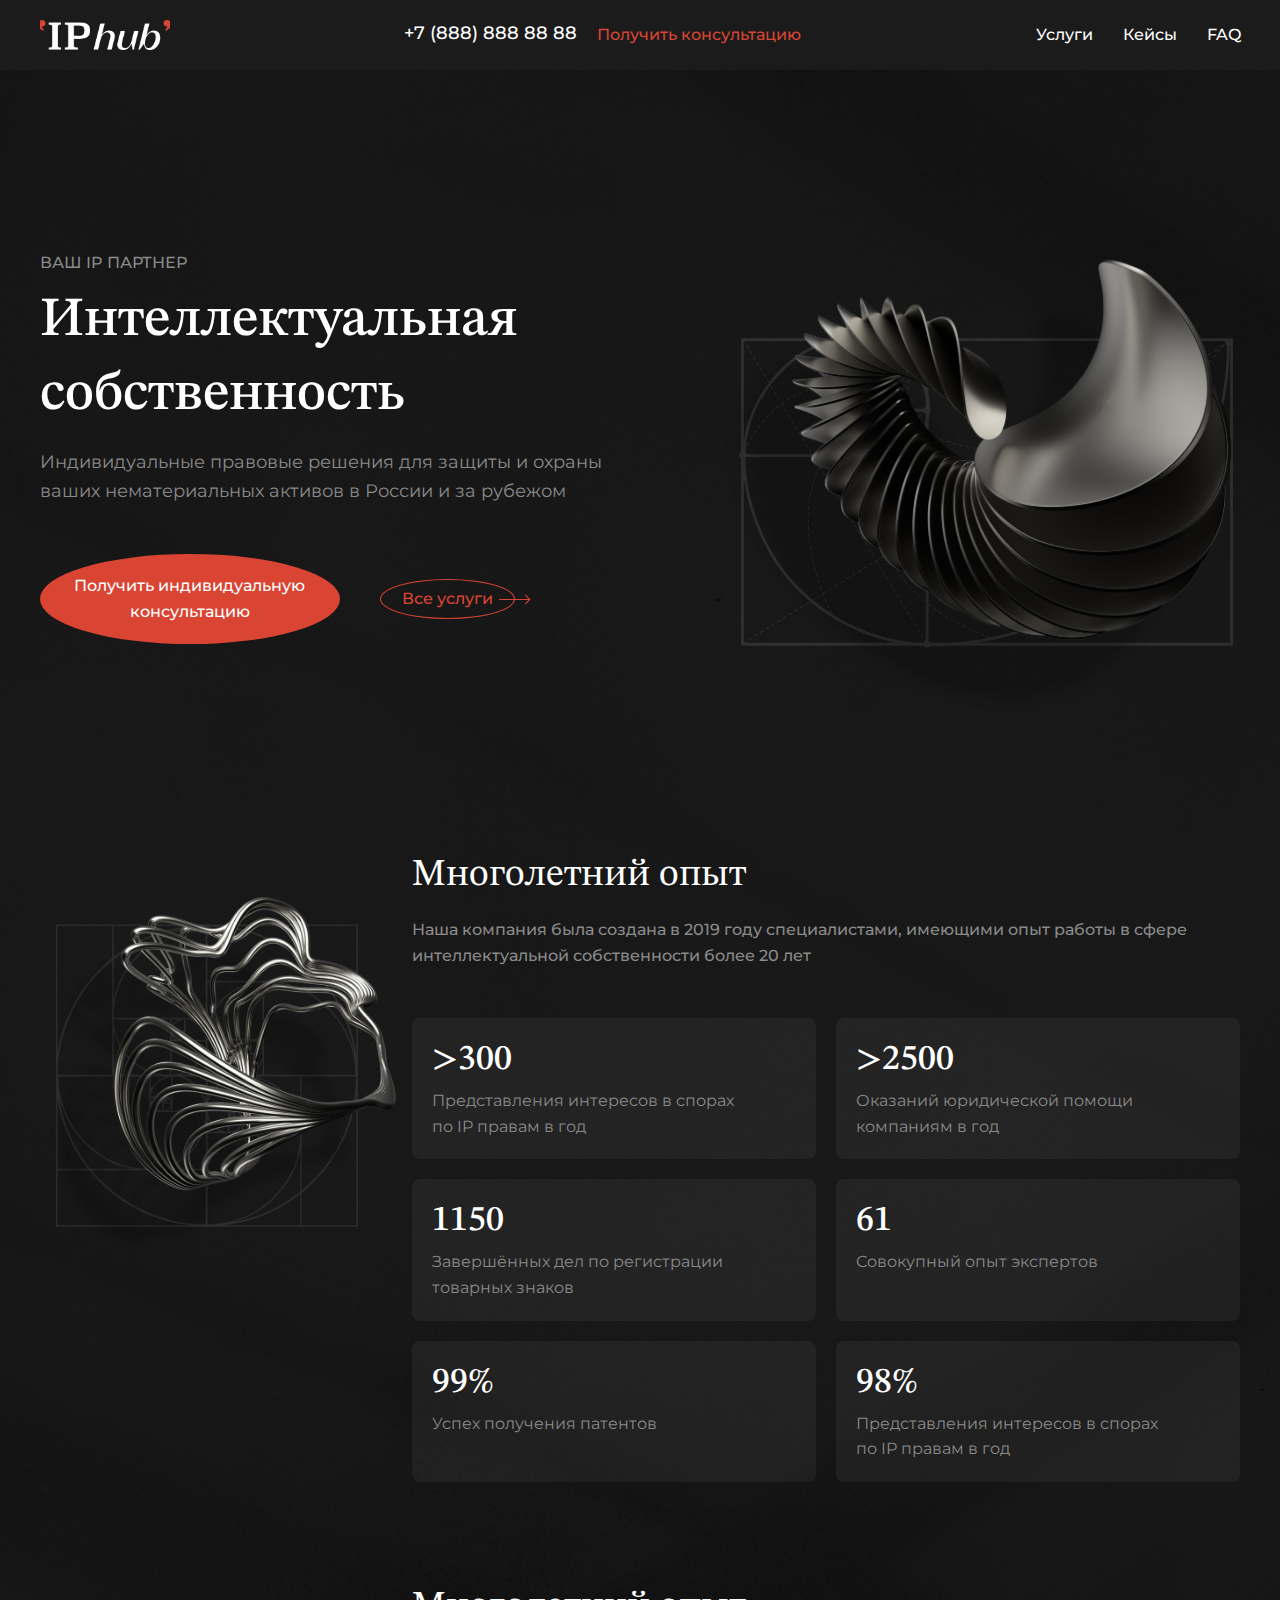
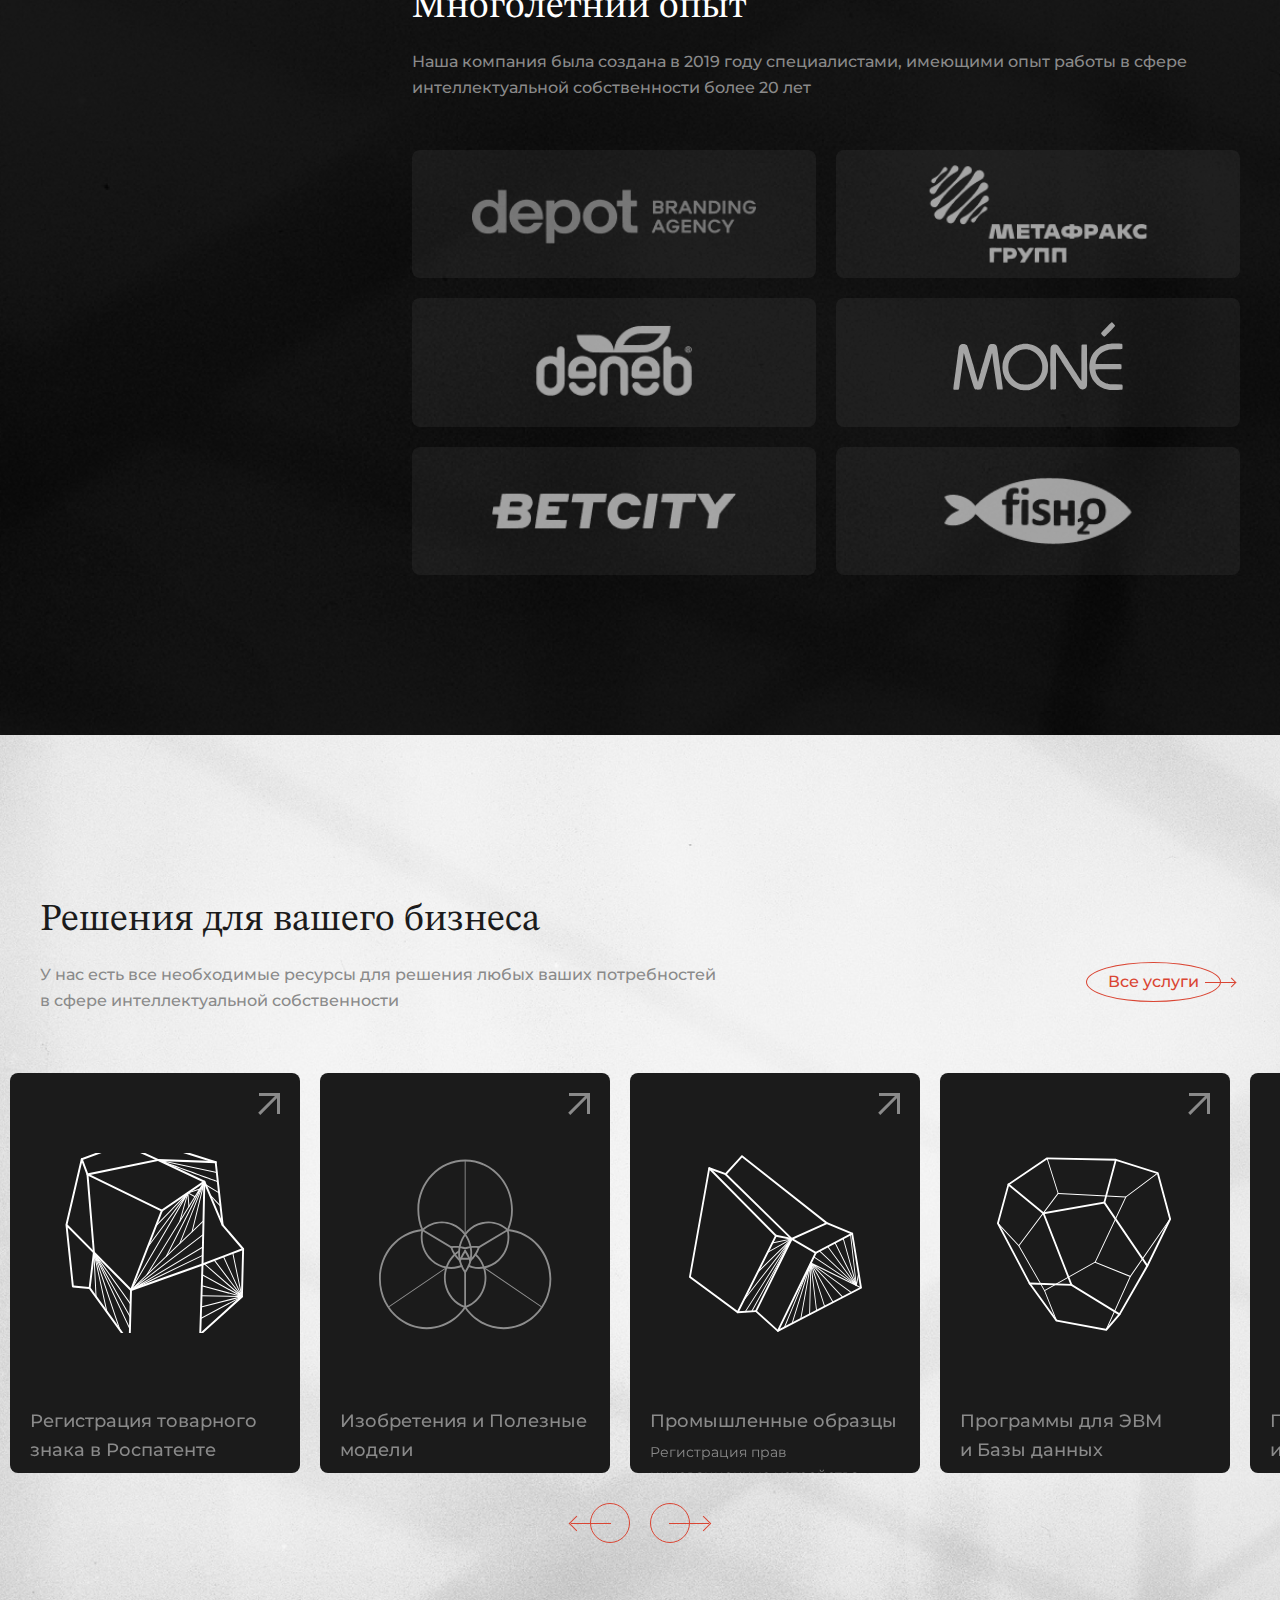
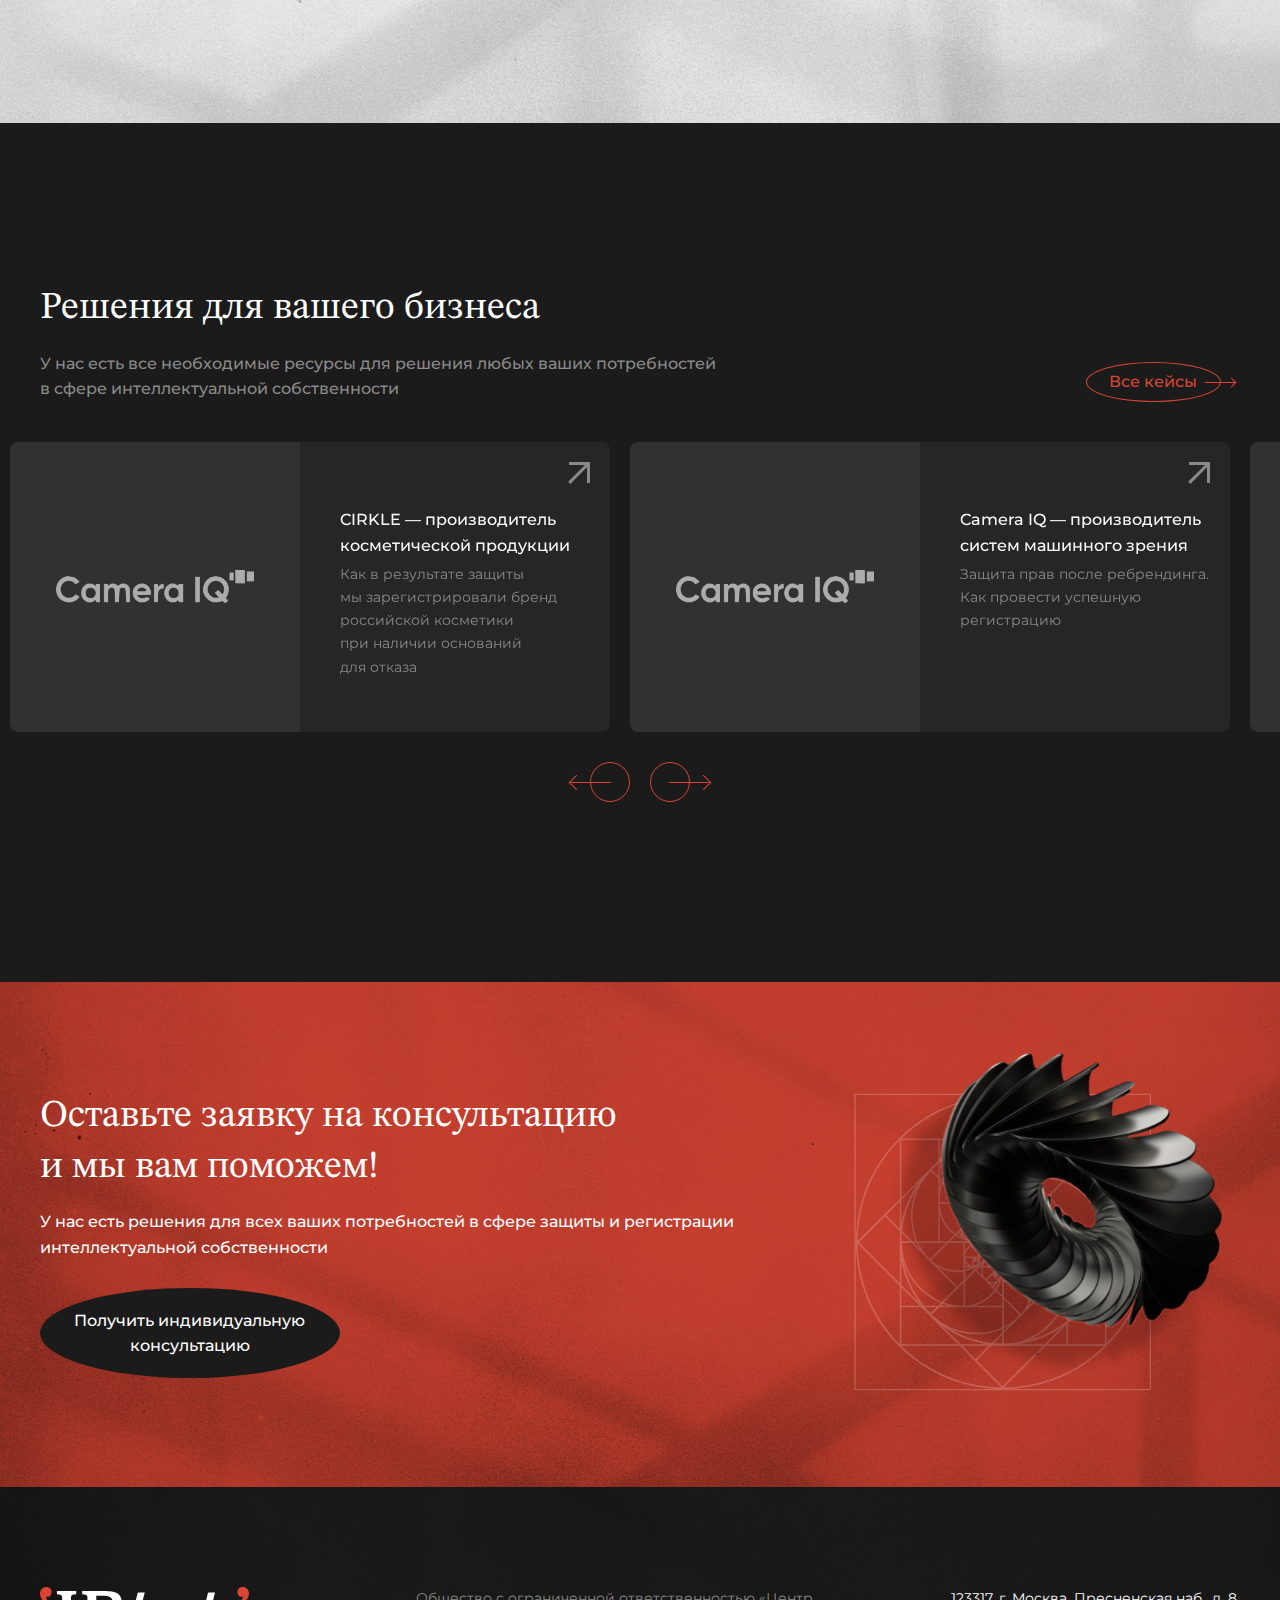
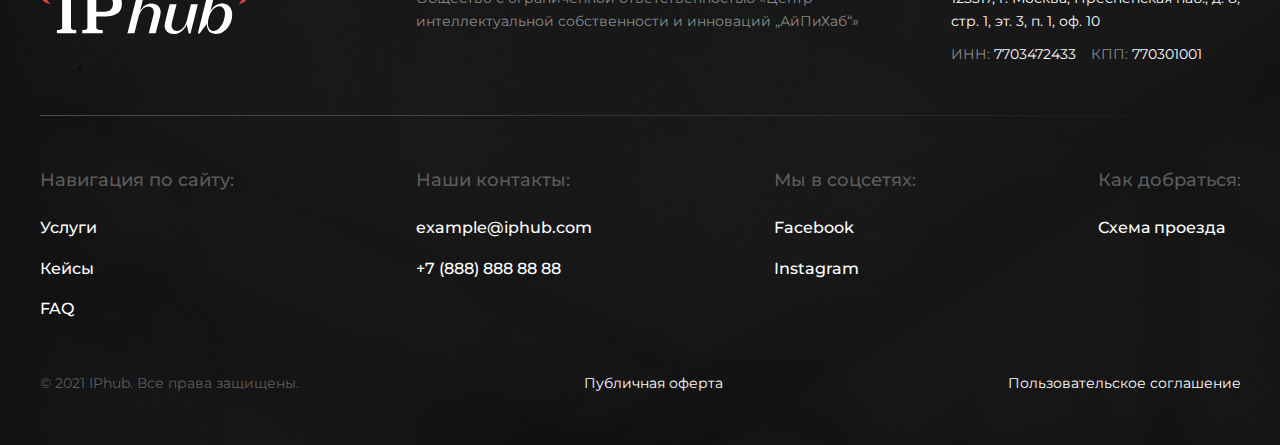
==== index.html @ 5dea801b "ev" ====
<!DOCTYPE html>
<html lang="ru">

<head>
    <meta charset="UTF-8">
    <meta http-equiv="X-UA-Compatible" content="IE=edge">
    <meta name="viewport" content="width=device-width, initial-scale=1.0">
    <link rel="stylesheet" href="../css/style.css">
    <link rel="stylesheet" href="../css/slick.css">
    <title>HomePage</title>
</head>

<body>
    <div class="wrapper">
        <header class="header">
            <div class="container">
                <div class="header__inner">

                    <a href="#" class="header__logo">
                        <img src="../img/header__logo.webp" alt="logo">
                    </a>

                    <div class="header__contacts">
                        <a href="tel:+78888888888" class="header__contacts-tel">+7 (888) 888 88 88</a>
                        <a href="404.html" class="header__contacts-link">Получить консультацию</a>
                    </div>

                    <div class="header__menu">
                        <div class="header__nav">
                            <a href="services.html" class="header__nav-link">Услуги</a>
                            <a href="404.html" class="header__nav-link">Кейсы</a>
                            <a href="404.html" class="header__nav-link">faq</a>
                        </div>
                    </div>

                    <div class="header__burger">
                        <span></span>
                    </div>
                </div>
            </div>
        </header>


        <div class="bg">
            <main class="main">
                <div class="container">
                    <div class="main__inner">
                        <div class="main__content">
                            <div class="main__text">ВАШ IP ПАРТНЕР</div>
                            <h1 class="main__title">Интеллектуальная собственность</h1>
                            <h3 class="main__subtitle">Индивидуальные правовые решения для защиты и охраны ваших
                                нематериальных
                                активов в России и за рубежом</h3>

                            <div class="main__btns">
                                <a href="404.html" class="main__btn btn">
                                    Получить индивидуальную консультацию
                                </a>

                                <a href="services.html" class="main__service-btn btn-small">Все услуги</a>
                            </div>
                        </div>
                    </div>
                </div>
            </main>

            <section class="advantages">
                <div class="container">
                    <div class="advantages__inner">

                        <div class="advantages__item">
                            <h3 class="advantages__title">Многолетний опыт</h3>
                            <div class="advantages__subtitle">
                                Наша компания была создана в 2019 году специалистами, имеющими опыт работы в сфере
                                интеллектуальной собственности более 20 лет
                            </div>

                            <div class="advantages__list advantages__list-first">
                                <div class="advantages__list-item">
                                    <div class="advantages__list-item-article">
                                        >300
                                    </div>

                                    <div class="advantages__list-item-text">
                                        Представления интересов в спорах по IP правам в год
                                    </div>
                                </div>

                                <div class="advantages__list-item">
                                    <div class="advantages__list-item-article">
                                        >2500
                                    </div>

                                    <div class="advantages__list-item-text">
                                        Оказаний юридической помощи компаниям в год
                                    </div>
                                </div>

                                <div class="advantages__list-item">
                                    <div class="advantages__list-item-article">
                                        1150
                                    </div>

                                    <div class="advantages__list-item-text">
                                        Завершённых дел по регистрации товарных знаков
                                    </div>
                                </div>

                                <div class="advantages__list-item">
                                    <div class="advantages__list-item-article">
                                        61
                                    </div>

                                    <div class="advantages__list-item-text">
                                        Совокупный опыт экспертов
                                    </div>
                                </div>

                                <div class="advantages__list-item">
                                    <div class="advantages__list-item-article">
                                        99%
                                    </div>

                                    <div class="advantages__list-item-text">
                                        Успех получения патентов
                                    </div>
                                </div>

                                <div class="advantages__list-item">
                                    <div class="advantages__list-item-article">
                                        98%
                                    </div>

                                    <div class="advantages__list-item-text">
                                        Представления интересов в спорах по IP правам в год
                                    </div>
                                </div>
                            </div>
                        </div>

                        <div class="advantages__item">
                            <h3 class="advantages__title">Многолетний опыт</h3>
                            <div class="advantages__subtitle">
                                Наша компания была создана в 2019 году специалистами, имеющими опыт работы в сфере
                                интеллектуальной собственности более 20 лет
                            </div>

                            <div class="advantages__list advantages__list_second">
                                <div class="advantages__list-item">
                                    <div class="advantages__list-item-img">
                                        <img src="../img/advantages__depot.webp" alt="depot">
                                    </div>
                                </div>

                                <div class="advantages__list-item">
                                    <div class="advantages__list-item-img">
                                        <img src="../img/advantages__meta.webp" alt="metafracks">
                                    </div>
                                </div>

                                <div class="advantages__list-item">
                                    <div class="advantages__list-item-img">
                                        <img src="../img/advantages__deneb.webp" alt="deneb">
                                    </div>
                                </div>

                                <div class="advantages__list-item">
                                    <div class="advantages__list-item-img">
                                        <img src="../img/advantages__mone.svg" alt="mone">
                                    </div>
                                </div>

                                <div class="advantages__list-item">
                                    <div class="advantages__list-item-img">
                                        <img src="../img/advantages__betcity (1).webp" alt="betcity">
                                    </div>
                                </div>


                                <div class="advantages__list-item">
                                    <div class="advantages__list-item-img">
                                        <img src="../img/advantages__fish.webp" alt="fish">
                                    </div>
                                </div>
                            </div>
                        </div>

                    </div>
                </div>

            </section>
        </div>

        <section class="services bg40">
            <div class="container">
                <div class="services__inner">
                    <div class="services__info">
                        <h3 class="services__title">
                            Решения для вашего бизнеса
                        </h3>
                        <div class="services__about">
                            <div class="services__subtitle">
                                У нас есть все необходимые ресурсы для решения любых ваших потребностей в сфере
                                интеллектуальной
                                собственности
                            </div>

                            <a class="btn-small" href="services.html">Все услуги</a>
                        </div>
                    </div>

                    <div class="services__slider-wrap">
                        <div class="services__slider">

                            <div class="services__slider-item">
                                <div class="services__slider-item-img">
                                    <img src="../img/services-registration.svg" alt="icon">
                                </div>

                                <div class="services__slider-item-info">
                                    <div class="services__slider-item-article">
                                        Регистрация товарного знака в Роспатенте
                                    </div>

                                    <div class="services__slider-item-description">
                                        Регистрация прав инновационные устройства, способы или технологии
                                    </div>
                                </div>
                            </div>

                            <div class="services__slider-item">
                                <div class="services__slider-item-img">
                                    <img src="../img/services-inventions.svg" alt="icon">
                                </div>
                                <div class="services__slider-item-info">
                                    <div class="services__slider-item-article">
                                        Изобретения и Полезные модели
                                    </div>

                                    <div class="services__slider-item-description">
                                        Регистрация прав инновационные устройства, способы или технологии
                                    </div>
                                </div>
                            </div>

                            <div class="services__slider-item">
                                <div class="services__slider-item-img">
                                    <img src="../img/services-examples.svg" alt="icon">
                                </div>
                                <div class="services__slider-item-info">
                                    <div class="services__slider-item-article">
                                        Промышленные образцы
                                    </div>

                                    <div class="services__slider-item-description">
                                        Регистрация прав инновационные устройства, способы или технологии
                                    </div>
                                </div>
                            </div>

                            <div class="services__slider-item">
                                <div class="services__slider-item-img">
                                    <img src="../img/services-programms.svg" alt="icon">
                                </div>
                                <div class="services__slider-item-info">
                                    <div class="services__slider-item-article">
                                        Программы для ЭВМ и Базы данных
                                    </div>

                                    <div class="services__slider-item-description">
                                        Регистрация прав инновационные устройства, способы или технологии
                                    </div>
                                </div>
                            </div>

                            <div class="services__slider-item">
                                <div class="services__slider-item-img">
                                    <img src="../img/services-performance.svg" alt="icon">
                                </div>
                                <div class="services__slider-item-info">
                                    <div class="services__slider-item-article">
                                        Представление интересов, суды
                                    </div>

                                    <div class="services__slider-item-description">
                                        Регистрация прав инновационные устройства, способы или технологии
                                    </div>
                                </div>
                            </div>

                            <div class="services__slider-item">
                                <div class="services__slider-item-img">
                                    <img src="../img/services-licenses.svg" alt="icon">
                                </div>
                                <div class="services__slider-item-info">
                                    <div class="services__slider-item-article">
                                        Лицензии, франчайзинг и отчуждение праве
                                    </div>

                                    <div class="services__slider-item-description">
                                        Регистрация прав инновационные устройства, способы или технологии
                                    </div>
                                </div>
                            </div>



                        </div>
                    </div>

                    <div class="arrow-next arrow-next_services">

                    </div>
                    <div class="arrow-prev arrow-prev_services">

                    </div>
                </div>
            </div>
        </section>

        <section class="cases bg80">
            <div class="container">
                <div class="cases__inner">

                    <div class="cases__info">
                        <h3 class="cases__title">
                            Решения для вашего бизнеса
                        </h3>
                        <div class="cases__subtitle">
                            У нас есть все необходимые ресурсы для решения любых ваших потребностей в сфере
                            интеллектуальной
                            собственности
                        </div>

                        <a class="cases__btn btn-small" href="404.html">Все кейсы</a>
                    </div>

                    <div class="cases__slider-wrap">
                        <div class="cases__slider">

                            <div class="cases__slider-item">
                                <div class="cases__slider-item-img">
                                    <img src="../img/camera.webp" alt="camera">
                                </div>

                                <div class="cases__slider-item-content">
                                    <h3 class="cases__slider-item-article">
                                        CIRKLE — производитель косметической продукции
                                    </h3>

                                    <div class="cases__slider-item-description">
                                        Как в результате защиты мы зарегистрировали бренд российской косметики
                                        при наличии
                                        оснований для отказа
                                    </div>
                                </div>
                            </div>

                            <div class="cases__slider-item">
                                <div class="cases__slider-item-img">
                                    <img src="../img/camera.webp" alt="">
                                </div>

                                <div class="cases__slider-item-content">
                                    <h3 class="cases__slider-item-article">
                                        Camera IQ — производитель систем машинного зрения
                                    </h3>

                                    <div class="cases__slider-item-description">
                                        Защита прав после ребрендинга. Как провести успешную регистрацию
                                    </div>
                                </div>
                            </div>

                            <div class="cases__slider-item">
                                <div class="cases__slider-item-img">
                                    <img src="../img/hands.webp" alt="icon">
                                </div>

                                <div class="cases__slider-item-content">
                                    <h3 class="cases__slider-item-article">
                                        HANDS — производитель строительных материалов
                                    </h3>

                                    <div class="cases__slider-item-description">
                                        Предварительный отказ — не приговор! Как мы защищали монополию российского
                                        производителя строительных материалов.
                                    </div>
                                </div>
                            </div>
                        </div>
                    </div>

                    <div class="arrow-next arrow-next_cases">

                    </div>
                    <div class="arrow-prev arrow-prev_cases">

                    </div>

                </div>
            </div>
        </section>

        <section class="banner bg">
            <div class="container">
                <div class="banner__inner">
                    <h2 class="banner__title">
                        Оставьте заявку на консультацию и мы вам поможем!
                    </h2>

                    <h3 class="banner__subtitle">
                        У нас есть решения для всех ваших потребностей в сфере защиты и регистрации интеллектуальной
                        собственности
                    </h3>

                    <div class="banner__btn btn">Получить индивидуальную консультацию</div>
                </div>
            </div>
        </section>

        <footer class="footer bg">
            <div class="container">
                <div class="footer__inner">
                    <div class="footer__upper">
                        <div class="footer__logo">
                            <img src="../img/footer__logo.svg" alt="logo" href="index.html">
                        </div>
                        <div class="footer__upper-info">
                            <div class="footer__description">
                                Общество с ограниченной
                                ответственностью «Центр интеллектуальной собственности и инноваций „АйПиХаб“»
                            </div>

                            <div class="footer__contacts">
                                <div class="footer__address">
                                    123317, г. Москва, Пресненская наб., д.
                                    8, стр. 1, эт. 3, п. 1, оф. 10
                                </div>

                                <div class="footer__licenses">
                                    <div class="footer__licenses-item">
                                        <span>ИНН:</span> 7703472433
                                    </div>
                                    <div class="footer__licenses-item">
                                        <span>КПП:</span> 770301001
                                    </div>
                                </div>
                            </div>
                        </div>


                    </div>

                    <div class="footer__lower">
                        <div class="footer__social">
                            <div class="footer__social-item">

                                <div class="footer__social-article">
                                    Навигация по сайту:
                                </div>

                                <nav class="footer__social-nav">
                                    <a class="footer__social-nav-link" href="services.html">
                                        Услуги
                                    </a>
                                    <a class="footer__social-nav-link" href="404.html">
                                        Кейсы
                                    </a>
                                    <a class="footer__social-nav-link" href="404.html">
                                        faq
                                    </a>
                                </nav>
                            </div>

                            <div class="footer__social-item">
                                <div class="footer__social-article">
                                    Наши контакты:
                                </div>

                                <nav class="footer__social-nav">
                                    <a class="footer__social-nav-link" href="" #>
                                        example@iphub.com
                                    </a>
                                    <a class="footer__social-nav-link" href="" #>
                                        +7 (888) 888 88 88
                                    </a>
                                </nav>
                            </div>

                            <div class="footer__social-item">
                                <div class="footer__social-article">
                                    Мы в соцсетях:
                                </div>

                                <nav class="footer__social-nav">
                                    <a class="footer__social-nav-link" href="" #>
                                        Facebook
                                    </a>
                                    <a class="footer__social-nav-link" href="" #>
                                        Instagram
                                    </a>
                                </nav>
                            </div>

                            <div class="footer__social-item">
                                <div class="footer__social-article">
                                    Как добраться:
                                </div>

                                <nav class="footer__social-nav">
                                    <a class="footer__social-nav-link" href="" #>
                                        Схема проезда
                                    </a>
                                </nav>
                            </div>
                        </div>

                        <div class="footer__copyright">
                            <div class="footer__copyright-copy">
                                © 2021 IPhub. Все права защищены.
                            </div>

                            <a class="footer__copyright-offer" href="#">
                                Публичная оферта
                            </a>

                            <a href="#" class="footer__copyright-terms">
                                Пользовательское соглашение
                            </a>
                        </div>
                    </div>
                </div>
            </div>
        </footer>


        <script src="../js/jQuerry.js"></script>
        <script src="../js/slick.min.js"></script>
        <script src="../js/burger.js"></script>
        <script src="../js/home.js"></script>

    </div>
</body>

</html>
---- css/style.css ----
@import url("https://fonts.googleapis.com/css2?family=Montserrat:wght@400;500&family=STIX+Two+Text:ital,wght@0,400;0,500;1,500&display=swap");
* {
  margin: 0;
  padding: 0;
  box-sizing: border-box;
}

.overflow {
  overflow: hidden;
}

.wrapper {
  display: flex;
  flex-direction: column;
  width: 100%;
  min-height: 100vh;
  overflow: hidden;
}

.bg {
  background-image: url(../img/main-bg.png);
  background-repeat: no-repeat;
  background-position: center;
  background-color: #1B1B1B;
  background-blend-mode: multiply;
  background-size: cover;
}

.bg80 {
  position: relative;
}
.bg80::after {
  content: "";
  display: block;
  position: absolute;
  top: 0;
  left: 0;
  background-image: url(../img/main-bg.png);
  background-color: #1B1B1B;
  background-size: cover;
  background-position: center;
  background-blend-mode: multiply;
  width: 100%;
  height: 100%;
  opacity: 0.8;
  z-index: -1;
}

.bg40 {
  position: relative;
}
.bg40::after {
  content: "";
  display: block;
  position: absolute;
  top: 0;
  left: 0;
  background-image: url(../img/main-bg.png);
  background-color: #1B1B1B;
  background-size: cover;
  background-position: center;
  background-blend-mode: multiply;
  width: 100%;
  height: 100%;
  opacity: 0.4;
  z-index: -1;
}

a {
  text-decoration: none;
}

.container {
  max-width: 1231px;
  width: 100%;
  padding: 0 15px;
  margin: 0 auto;
}

.btn {
  display: flex;
  position: relative;
  width: 300px;
  height: 90px;
  background-color: #DA4533;
  color: #ffffff;
  font-family: "Montserrat";
  font-style: normal;
  font-weight: 500;
  font-size: 16px;
  line-height: 160%;
  border-radius: 50%;
  text-align: center;
  align-items: center;
  justify-content: center;
}
.btn::after {
  content: "";
  position: absolute;
  width: 100%;
  height: 100%;
  border: 2px solid #ffffff;
  border-radius: 50%;
  opacity: 0;
  transition: all 0.15s ease;
}
.btn:hover::after {
  opacity: 1;
  transform: rotate(-6deg);
}

.btn-small {
  display: flex;
  border-radius: 50%;
  text-align: center;
  align-items: center;
  justify-content: center;
  position: relative;
  width: 135px;
  height: 40px;
  background-color: transparent;
  border: 1px solid #DA4533;
  color: #DA4533;
  margin-right: 20px;
  font-family: "Montserrat";
  font-style: normal;
  font-weight: 500;
  font-size: 16px;
  line-height: 160%;
}
.btn-small::before {
  content: "";
  position: absolute;
  width: 30px;
  height: 1px;
  background-color: #DA4533;
  top: 19px;
  right: -15px;
  transition: all 0.15s ease;
}
.btn-small::after {
  content: "";
  position: absolute;
  width: 6px;
  height: 6px;
  border-top: 1px solid #DA4533;
  border-right: 1px solid #DA4533;
  transform: rotate(45deg);
  top: 16px;
  right: -15px;
  transition: all 0.15s ease;
}
.btn-small:hover:before, .btn-small:hover::after {
  right: -24px;
}

.btn-back {
  position: relative;
  width: 28px;
  height: 28px;
  border: 1px solid #DA4533;
  border-radius: 50%;
  display: inline-block;
  cursor: pointer;
}
.btn-back:hover::after, .btn-back:hover::before {
  left: -16px;
}
.btn-back::before {
  cursor: pointer;
  content: "";
  position: absolute;
  width: 24px;
  height: 1px;
  background-color: #DA4533;
  top: 50%;
  left: -10px;
  transition: all 0.1s ease;
}
.btn-back::after {
  cursor: pointer;
  content: "";
  position: absolute;
  width: 6px;
  height: 6px;
  border-left: 1px solid #DA4533;
  border-bottom: 1px solid #DA4533;
  transform: rotate(45deg);
  top: 10px;
  left: -10px;
  transition: all 0.1s ease;
}

.slick-slider {
  transform: translateX(10px);
}

.arrow-next, .arrow-prev {
  cursor: pointer;
  position: absolute;
  bottom: 180px;
  border: 1px solid #DA4533;
  width: 40px;
  height: 40px;
  border-radius: 50%;
}
.arrow-prev {
  left: calc(50% - 50px);
}
.arrow-prev::before {
  content: "";
  display: block;
  position: absolute;
  width: 40px;
  left: -20px;
  top: 50%;
  height: 1px;
  background-color: #DA4533;
}
.arrow-prev::after {
  content: "";
  display: block;
  position: absolute;
  width: 10px;
  height: 10px;
  top: calc(50% - 5px);
  left: -20px;
  border-top: 1px solid #DA4533;
  border-left: 1px solid #DA4533;
  transform: rotate(-45deg);
}
.arrow-next {
  right: calc(50% - 50px);
}
.arrow-next::before {
  content: "";
  display: block;
  position: absolute;
  width: 40px;
  right: -20px;
  top: 50%;
  height: 1px;
  background-color: #DA4533;
}
.arrow-next::after {
  content: "";
  display: block;
  position: absolute;
  width: 10px;
  height: 10px;
  top: calc(50% - 5px);
  right: -20px;
  border-top: 1px solid #DA4533;
  border-right: 1px solid #DA4533;
  transform: rotate(45deg);
}

.header::after {
  content: "";
  position: absolute;
  width: 100%;
  top: 0;
  left: 0;
  height: 70px;
  background-color: #1B1B1B;
}
.header__inner {
  position: relative;
  z-index: 100;
  padding: 20px 0;
  display: flex;
  justify-content: space-between;
  align-items: center;
}
.header__logo {
  height: 30px;
  width: 130px;
  overflow: hidden;
}
.header__logo img {
  width: 100%;
  height: 100%;
  -o-object-fit: cover;
     object-fit: cover;
}
.header__burger {
  display: none;
}
.header__contacts {
  display: flex;
  gap: 20px;
}
.header__contacts-tel {
  font-family: "Montserrat";
  font-style: normal;
  font-weight: 500;
  font-size: 18px;
  line-height: 22px;
  color: #ffffff;
}
.header__contacts-link {
  font-family: "Montserrat";
  font-style: normal;
  font-weight: 500;
  font-size: 16px;
  line-height: 160%;
  color: #DA4533;
}
.header__nav {
  display: flex;
  gap: 30px;
}
.header__nav-link {
  font-family: "Montserrat";
  font-style: normal;
  font-weight: 500;
  font-size: 16px;
  line-height: 160%;
  color: #ffffff;
}
.header__nav-link:nth-child(3) {
  text-transform: uppercase;
}

@media (max-width: 1200px) {
  .header__inner {
    padding: 12px 0;
  }
  .header__menu {
    background-color: #1B1B1B;
    position: fixed;
    width: 100%;
    height: 100%;
    top: 0;
    left: 0;
    transform: translateY(-200%);
    transition: all 0.15s ease;
  }
  .header__menu::before {
    content: "";
    width: 160px;
    height: 100%;
    display: block;
    position: absolute;
    z-index: 1;
    top: 0;
    left: 0;
    background-color: #5C5C5C;
  }
  .header__menu.active {
    transform: translateY(0);
  }
  .header__nav {
    position: relative;
    top: 70px;
    left: 180px;
    flex-direction: column;
    gap: 20px;
  }
  .header__nav-link {
    font-family: "Montserrat";
    font-style: normal;
    font-weight: 500;
    font-size: 34px;
    line-height: 160%;
    color: #ffffff;
  }
  .header__burger {
    display: block;
    position: relative;
    cursor: pointer;
    width: 46px;
    height: 46px;
    background-color: rgba(255, 255, 255, 0.05);
    border-radius: 6px;
  }
  .header__burger::before {
    content: "";
    display: block;
    position: absolute;
    width: 22px;
    height: 2px;
    background-color: #ffffff;
    top: 14px;
    right: 12px;
    transition: all 0.15s ease;
  }
  .header__burger::after {
    content: "";
    display: block;
    position: absolute;
    width: 22px;
    height: 2px;
    background-color: #ffffff;
    bottom: 14px;
    right: 12px;
    transition: all 0.15s ease;
  }
  .header__burger span {
    position: absolute;
    right: 12px;
    display: block;
    width: 28px;
    height: 2px;
    background-color: #ffffff;
    top: calc(50% - 1px);
    transition: all 0.15s ease;
  }
  .header__burger.active span {
    opacity: 0;
  }
  .header__burger.active::before {
    top: 22px;
    width: 25px;
    transform: rotate(-45deg);
  }
  .header__burger.active::after {
    bottom: 22px;
    width: 25px;
    transform: rotate(45deg);
  }
}
@media (max-width: 768px) {
  .header__menu::before {
    width: 163px;
  }
  .header__nav {
    left: 180px;
    top: 60px;
  }
  .header__contacts {
    display: none;
  }
}
@media (max-width: 480px) {
  .header__menu::before {
    width: 108px;
  }
  .header__nav {
    left: 140px;
    top: 40px;
  }
  .header__contacts {
    display: none;
  }
}
@media (max-width: 360px) {
  .header__menu::before {
    width: 40px;
  }
  .header__nav {
    left: 60px;
    top: 20px;
  }
  .header__contacts {
    display: none;
  }
}
.main__inner {
  padding-top: 180px;
  display: flex;
  padding-bottom: 206px;
  position: relative;
}
.main__content {
  width: 100%;
  flex-basis: 50%;
}
.main__content::after {
  content: "";
  position: absolute;
  max-width: 550px;
  max-height: 520px;
  width: 50%;
  height: 100%;
  top: 180px;
  right: 0;
  background: url(..//img/main.svg);
  background-repeat: no-repeat;
  background-size: contain;
  background-position: center;
}
.main__text {
  font-family: "Montserrat";
  font-style: normal;
  font-weight: 500;
  font-size: 16px;
  line-height: 160%;
  text-transform: uppercase;
  color: #8A8A8A;
  margin-bottom: 8px;
}
.main__title {
  font-family: "STIX Two Text";
  font-style: normal;
  font-weight: 500;
  font-size: 55px;
  line-height: 135%;
  color: #ffffff;
  margin-bottom: 16px;
}
.main__subtitle {
  font-family: "Montserrat";
  font-style: normal;
  font-weight: 400;
  font-size: 18px;
  line-height: 160%;
  color: #8A8A8A;
  margin-bottom: 48px;
}
.main__btns {
  display: flex;
  gap: 40px;
  align-items: center;
}

@media (max-width: 1200px) {
  .main__content::after {
    width: 45%;
  }
}
@media (max-width: 1000px) {
  .main__inner {
    padding-top: 86px;
    padding-bottom: 180px;
  }
  .main__title {
    font-size: 48px;
  }
  .main__subtitle {
    font-size: 16px;
  }
  .main__content {
    flex-basis: 45%;
  }
  .main__content::after {
    max-width: 420px;
    max-height: 400px;
    width: 35%;
  }
}
@media (max-width: 768px) {
  .main__inner {
    padding-top: 50px;
    padding-bottom: 140px;
  }
  .main__title {
    font-size: 44px;
  }
  .main__content::after {
    max-width: 270px;
    max-height: 255px;
    width: 50%;
  }
}
@media (max-width: 999.98px) {
  .main__inner {
    padding-top: 67px;
  }
  .main__content {
    display: flex;
    flex-direction: column;
    align-items: center;
    flex-basis: 100%;
    text-align: center;
  }
  .main__content::after {
    display: none;
  }
  .main__btns {
    flex-direction: column;
  }
}
@media (max-width: 480px) {
  .main__title {
    font-size: 40px;
  }
  .main__content {
    flex-basis: 100%;
  }
  .main__content::after {
    display: none;
  }
}
@media (max-width: 360px) {
  .main__text {
    font-size: 14px;
  }
  .main__inner {
    padding-top: 40px;
  }
  .main__title {
    font-size: 34px;
  }
  .main__subtitle {
    font-size: 14px;
  }
  .main__content::after {
    max-width: 270px;
    max-height: 255px;
    width: 50%;
  }
}
.advantages__inner {
  position: relative;
  display: flex;
  padding-left: 31%;
  flex-direction: column;
  gap: 100px;
  padding-bottom: 160px;
}
.advantages__inner::after {
  content: "";
  position: absolute;
  max-height: 456px;
  width: 30%;
  height: 100%;
  top: 0;
  left: 0;
  background: url(../img/advantages.png) center no-repeat;
  background-size: contain;
}
.advantages__item {
  display: flex;
  flex-direction: column;
}
.advantages__list_second .advantages__list-item {
  padding: 10px 60px;
}
.advantages__list_second .advantages__list-item-img img {
  width: 100%;
  height: 100%;
  -o-object-fit: contain;
     object-fit: contain;
}
.advantages__title {
  font-family: "STIX Two Text";
  font-style: normal;
  font-weight: 400;
  font-size: 38px;
  line-height: 135%;
  color: #ffffff;
  margin-bottom: 16px;
}
.advantages__subtitle {
  font-family: "Montserrat";
  font-style: normal;
  font-weight: 500;
  font-size: 16px;
  line-height: 160%;
  color: #8A8A8A;
  margin-bottom: 50px;
}
.advantages__list {
  display: flex;
  flex-wrap: wrap;
  gap: 20px;
}
.advantages__list-item {
  display: flex;
  flex-direction: column;
  padding: 20px;
  width: calc(50% - 10px);
  background-color: rgba(255, 255, 255, 0.05);
  border-radius: 8px;
}
.advantages__list-item-article {
  font-family: "STIX Two Text";
  font-style: normal;
  font-weight: 500;
  font-size: 36px;
  line-height: 45px;
  display: flex;
  align-items: center;
  color: #ffffff;
  margin-bottom: 5px;
}
.advantages__list-item-text {
  font-family: "Montserrat";
  font-style: normal;
  font-weight: 400;
  font-size: 16px;
  line-height: 160%;
  display: flex;
  align-items: center;
  margin: 0 8% 0 0;
  color: #8A8A8A;
}

@media (max-width: 1200px) {
  .advantages::after {
    max-height: 350px;
  }
}
@media (max-width: 1000px) {
  .advantages__inner::after {
    max-height: 350px;
  }
}
@media (max-width: 768px) {
  .advantages__inner {
    padding-left: 0;
  }
  .advantages__inner::after {
    display: none;
  }
}
@media (max-width: 479px) {
  .advantages__title {
    font-size: 28px;
  }
  .advantages__list-item {
    width: 100%;
    padding: 10px;
  }
  .advantages__list-item-article {
    font-size: 28px;
    margin-bottom: 0;
  }
  .advantages__list-item-text {
    font-size: 14px;
  }
}
@media (max-width: 360px) {
  .advantages__title {
    font-size: 24px;
  }
  .advantages__subtitle {
    font-size: 14px;
  }
  .advantages__list-item {
    flex-direction: row;
    gap: 6px;
  }
  .advantages__list-item-article {
    font-size: 24px;
  }
  .advantages__list-item-text {
    font-size: 14px;
  }
}
.services {
  position: relative;
  z-index: 1;
}
.services::after {
  background-color: #ffffff;
}
.services .slick-slide {
  margin: 10px;
  height: 400px !important;
  width: 290px !important;
}
.services__inner {
  padding-top: 160px;
  padding-bottom: 240px;
}
.services__title {
  font-family: "STIX Two Text";
  font-style: normal;
  font-weight: 400;
  font-size: 38px;
  line-height: 135%;
  color: #1B1B1B;
  margin-bottom: 16px;
}
.services__info {
  padding-bottom: 420px;
}
.services__subtitle {
  font-family: "Montserrat";
  font-style: normal;
  font-weight: 500;
  font-size: 16px;
  line-height: 160%;
  color: #8A8A8A;
  margin-bottom: 50px;
  max-width: 710px;
}
.services__btn {
  position: relative;
  width: 135px;
  height: 40px;
  background-color: transparent;
  border: 1px solid #DA4533;
  color: #DA4533;
  font-family: "Montserrat";
  font-style: normal;
  font-weight: 500;
  font-size: 16px;
  line-height: 160%;
}
.services__btn::before {
  content: "";
  position: absolute;
  width: 30px;
  height: 1px;
  background-color: #DA4533;
  top: 19px;
  right: -15px;
}
.services__btn::after {
  content: "";
  position: absolute;
  width: 6px;
  height: 6px;
  border-top: 1px solid #DA4533;
  border-right: 1px solid #DA4533;
  transform: rotate(45deg);
  top: 16px;
  right: -15px;
}
.services__about {
  display: flex;
  justify-content: space-between;
}
.services__slider {
  display: flex;
  gap: 20px;
}
.services__slider-wrap {
  position: absolute;
  left: 0;
  bottom: 240px;
  width: 100%;
}
.services__slider-item {
  position: relative;
  display: flex;
  flex-direction: column;
  align-items: center;
  justify-content: space-between;
  overflow: hidden;
  width: 290px;
  height: 400px;
  padding: 20px;
  background-color: #1B1B1B;
  border-radius: 8px;
}
.services__slider-item-img {
  width: 180px;
  height: 180px;
  overflow: hidden;
  margin: 60px auto 0 auto;
}
.services__slider-item-img img {
  width: 100%;
  height: 100%;
  -o-object-fit: cover;
     object-fit: cover;
}
.services__slider-item::after {
  content: "";
  position: absolute;
  transform-origin: right top;
  width: 28px;
  height: 3px;
  background-color: #8A8A8A;
  right: 22px;
  top: 20px;
  transform: rotate(-45deg);
  transition: all 0.2s ease;
}
.services__slider-item::before {
  content: "";
  position: absolute;
  width: 18px;
  height: 18px;
  border-top: 3px solid #8A8A8A;
  border-right: 3px solid #8A8A8A;
  top: 20px;
  right: 20px;
  transition: all 0.2s ease;
}
.services__slider-item:hover::before {
  border-color: #ffffff;
}
.services__slider-item:hover::after {
  background-color: #ffffff;
}
.services__slider-item:hover .services__slider-item-info {
  transform: translateY(0);
}
.services__slider-item:hover .services__slider-item-article {
  color: #ffffff;
}
.services__slider-item-info {
  position: relative;
  transform: translateY(74px);
  transition: all 0.2s ease;
}
.services__slider-item-article {
  font-family: "Montserrat";
  font-style: normal;
  font-weight: 500;
  font-size: 18px;
  line-height: 160%;
  color: #8A8A8A;
  margin-bottom: 5px;
  transition: all 0.2s ease;
}
.services__slider-item-description {
  font-family: "Montserrat";
  font-style: normal;
  font-weight: 400;
  font-size: 14px;
  line-height: 165%;
  color: #8A8A8A;
  transition: all 0.2s ease;
}

@media (max-width: 1000px) {
  .services__title {
    font-size: 32px;
  }
  .services__subtitle {
    max-width: 480px;
  }
}
@media (max-width: 768px) {
  .services__about {
    flex-direction: column;
    position: relative;
  }
  .services__about .btn-small {
    position: absolute;
    top: 620px;
    left: 51%;
    transform: translateX(-50%);
  }
  .services__title {
    font-size: 28px;
  }
  .services__subtitle {
    max-width: 100%;
  }
}
@media (max-width: 480px) {
  .services__about .btn-small {
    top: 650px;
  }
}
.cases {
  background-color: #1B1B1B;
  position: relative;
}
.cases .slick-slide {
  margin: 10px;
  height: 290px !important;
}
.cases__inner {
  padding: 160px 0;
}
.cases__info {
  margin-bottom: 420px;
  display: flex;
  position: relative;
  flex-direction: column;
}
.cases__title {
  font-family: "STIX Two Text";
  font-style: normal;
  font-weight: 400;
  font-size: 38px;
  line-height: 135%;
  color: #ffffff;
  margin-bottom: 16px;
}
.cases__btn {
  position: absolute;
  align-self: flex-end;
  bottom: 0;
}
.cases__subtitle {
  font-family: "Montserrat";
  font-style: normal;
  font-weight: 500;
  font-size: 16px;
  line-height: 160%;
  color: #8A8A8A;
  max-width: 707px;
}
.cases__slider-wrap {
  position: absolute;
  left: 0;
  bottom: 240px;
  width: 100%;
}
.cases__slider-item {
  position: relative;
  display: flex;
  align-items: center;
  justify-content: space-between;
  overflow: hidden;
  width: 600px;
  height: 290px;
  padding: 20px;
  background-color: rgba(255, 255, 255, 0.05);
  border-radius: 8px;
}
.cases__slider-item-img {
  position: absolute;
  left: 0;
  top: 0;
  padding: 0 46px;
  width: 290px;
  height: 290px;
  overflow: hidden;
  background: rgba(255, 255, 255, 0.05);
}
.cases__slider-item-img img {
  width: 100%;
  height: 100%;
  -o-object-fit: contain;
     object-fit: contain;
}
.cases__slider-item::after {
  content: "";
  position: absolute;
  transform-origin: right top;
  width: 28px;
  height: 3px;
  background-color: #8A8A8A;
  right: 22px;
  top: 20px;
  transform: rotate(-45deg);
  transition: all 0.2s ease;
}
.cases__slider-item::before {
  content: "";
  position: absolute;
  width: 18px;
  height: 18px;
  border-top: 3px solid #8A8A8A;
  border-right: 3px solid #8A8A8A;
  top: 20px;
  right: 20px;
  transition: all 0.2s ease;
}
.cases__slider-item:hover::before {
  border-color: #ffffff;
}
.cases__slider-item:hover::after {
  background-color: #ffffff;
}
.cases__slider-item:hover .cases__slider-item-info {
  transform: translateY(0);
}
.cases__slider-item:hover .cases__slider-item-article {
  color: #ffffff;
}
.cases__slider-item-content {
  padding-left: 310px;
}
.cases__slider-item-article {
  font-family: "Montserrat";
  font-style: normal;
  font-weight: 500;
  font-size: 16px;
  line-height: 160%;
  color: #F9F9F9;
  margin-top: 45px;
  margin-bottom: 5px;
  transition: all 0.2s ease;
}
.cases__slider-item-description {
  font-family: "Montserrat";
  font-style: normal;
  font-weight: 400;
  font-size: 14px;
  line-height: 165%;
  color: #8A8A8A;
  transition: all 0.2s ease;
}

@media (max-width: 1000px) {
  .cases__title {
    font-size: 32px;
  }
  .cases__subtitle {
    max-width: 480px;
  }
}
@media (max-width: 768px) {
  .cases__title {
    font-size: 28px;
  }
  .cases__subtitle {
    max-width: 100%;
  }
  .cases__btn {
    position: absolute;
    top: 580px;
    left: 51%;
    transform: translateX(-50%);
  }
}
@media (max-width: 480px) {
  .cases__btn {
    top: 600px;
  }
}
@media (max-width: 360px) {
  .cases__btn {
    top: 620px;
  }
}
.banner {
  background-color: #DA4533;
}
.banner .container {
  position: relative;
}
.banner__inner {
  display: flex;
  flex-direction: column;
  min-height: 505px;
  max-width: 720px;
  padding: 100px 0;
  justify-content: center;
}
.banner__inner::after {
  content: "";
  position: absolute;
  top: 60px;
  right: 0;
  max-width: 420px;
  max-height: 400px;
  width: 100%;
  height: 100%;
  background: url(../img/banner.svg) center no-repeat;
  background-position: center;
  background-repeat: no-repeat;
  background-size: contain;
}
.banner__title {
  margin-bottom: 16px;
  font-family: "STIX Two Text";
  font-style: normal;
  font-weight: 400;
  font-size: 38px;
  line-height: 135%;
  color: #ffffff;
}
.banner__subtitle {
  margin-bottom: 28px;
  font-family: "Montserrat";
  font-style: normal;
  font-weight: 500;
  font-size: 16px;
  line-height: 160%;
  color: #ffffff;
}
.banner__btn {
  color: #ffffff;
  background-color: #1B1B1B;
}

@media (max-width: 1200px) {
  .banner__inner::after {
    max-width: 300px;
    max-height: 280px;
  }
}
@media (max-width: 1000px) {
  .banner__title {
    font-size: 32px;
    max-width: 485px;
  }
  .banner__subtitle {
    max-width: 480px;
  }
  .banner__inner::after {
    max-width: 250px;
    max-height: 232px;
  }
}
@media (max-width: 768px) {
  .banner__title {
    font-size: 28px;
  }
  .banner__subtitle {
    max-width: 100%;
  }
}
@media (max-width: 766px) {
  .banner__inner {
    flex-direction: column;
    align-items: center;
    text-align: center;
  }
  .banner__inner::after {
    display: none;
  }
}
.footer__inner {
  display: flex;
  flex-direction: column;
  padding-top: 100px;
  padding-bottom: 50px;
}
.footer__logo img {
  width: 209px;
  height: 47px;
}
.footer__upper-info {
  display: flex;
  gap: 20px;
}
.footer__upper {
  display: flex;
  justify-content: space-between;
  align-items: flex-start;
  padding-bottom: 50px;
  position: relative;
}
.footer__upper::before {
  content: "";
  position: absolute;
  bottom: 0;
  left: 0;
  width: 100%;
  height: 1px;
  background: linear-gradient(90deg, #5C5C5C 0%, rgba(92, 92, 92, 0.5) 55.16%, rgba(92, 92, 92, 0) 100.87%);
  opacity: 0.8;
}
.footer__description {
  max-width: 515px;
  font-family: "Montserrat";
  font-style: normal;
  font-weight: 400;
  font-size: 14px;
  line-height: 165%;
  color: #8A8A8A;
}
.footer__contacts {
  display: flex;
  flex-direction: column;
  max-width: 290px;
  gap: 10px;
  font-family: "Montserrat";
  font-style: normal;
  font-weight: 400;
  font-size: 14px;
  line-height: 165%;
  color: #ffffff;
}
.footer__address {
  font-family: "Montserrat";
  font-style: normal;
  font-weight: 400;
  font-size: 14px;
  line-height: 165%;
}
.footer__licenses {
  display: flex;
  gap: 15px;
}
.footer__licenses-item span {
  color: #8A8A8A;
}
.footer__lower {
  display: flex;
  flex-direction: column;
  gap: 50px;
  padding-top: 50px;
}
.footer__social {
  display: flex;
  justify-content: space-between;
}
.footer__social-item {
  display: flex;
  flex-direction: column;
  gap: 20px;
}
.footer__social-nav {
  display: flex;
  flex-direction: column;
  gap: 15px;
}
.footer__social-nav-link {
  font-family: "Montserrat";
  font-style: normal;
  font-weight: 500;
  font-size: 16px;
  line-height: 160%;
  color: #ffffff;
}
.footer__social-nav-link:nth-child(3) {
  text-transform: uppercase;
}
.footer__social-article {
  font-family: "Montserrat";
  font-style: normal;
  font-weight: 500;
  font-size: 18px;
  line-height: 160%;
  color: #5C5C5C;
}
.footer__copyright {
  display: flex;
  justify-content: space-between;
}
.footer__copyright-copy {
  font-family: "Montserrat";
  font-style: normal;
  font-weight: 400;
  font-size: 14px;
  line-height: 165%;
  color: #5C5C5C;
}
.footer__copyright-offer {
  font-family: "Montserrat";
  font-style: normal;
  font-weight: 400;
  font-size: 14px;
  line-height: 165%;
  color: #ffffff;
}
.footer__copyright-terms {
  font-family: "Montserrat";
  font-style: normal;
  font-weight: 400;
  font-size: 14px;
  line-height: 165%;
  color: #ffffff;
}

@media (max-width: 1000px) {
  .footer__contacts {
    flex-direction: row;
    gap: 20px;
    max-width: 400px;
  }
  .footer__licenses {
    flex-direction: column;
    gap: 0;
  }
  .footer__upper-info {
    flex-direction: column;
  }
  .footer__social-item:last-child {
    display: none;
  }
}
@media (max-width: 768px) {
  .footer__description {
    max-width: none;
  }
  .footer__upper {
    display: flex;
    gap: 10px;
    flex-direction: column;
  }
  .footer__social {
    flex-wrap: wrap;
    row-gap: 20px;
  }
  .footer__copyright {
    flex-direction: column;
    gap: 6px;
  }
}
@media (max-width: 480px) {
  .footer__contacts {
    flex-direction: column;
  }
}/*# sourceMappingURL=style.css.map */
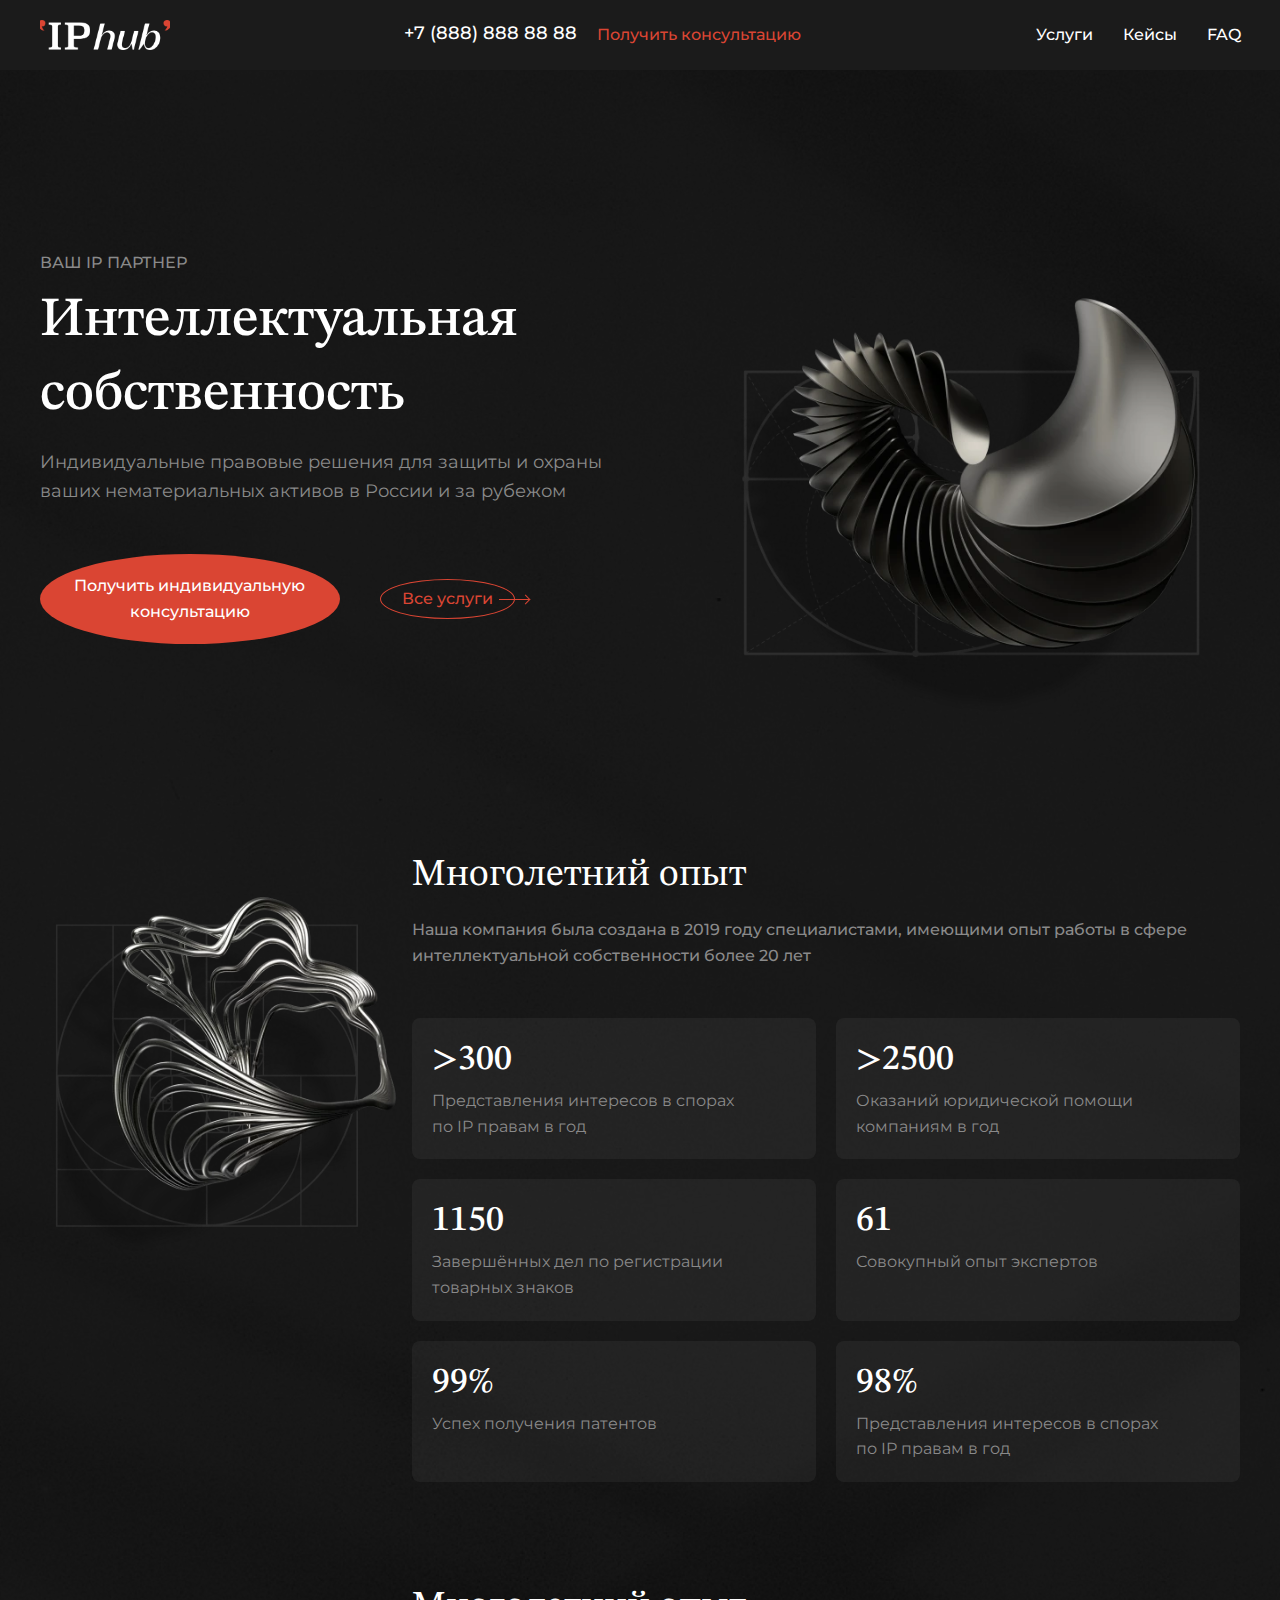
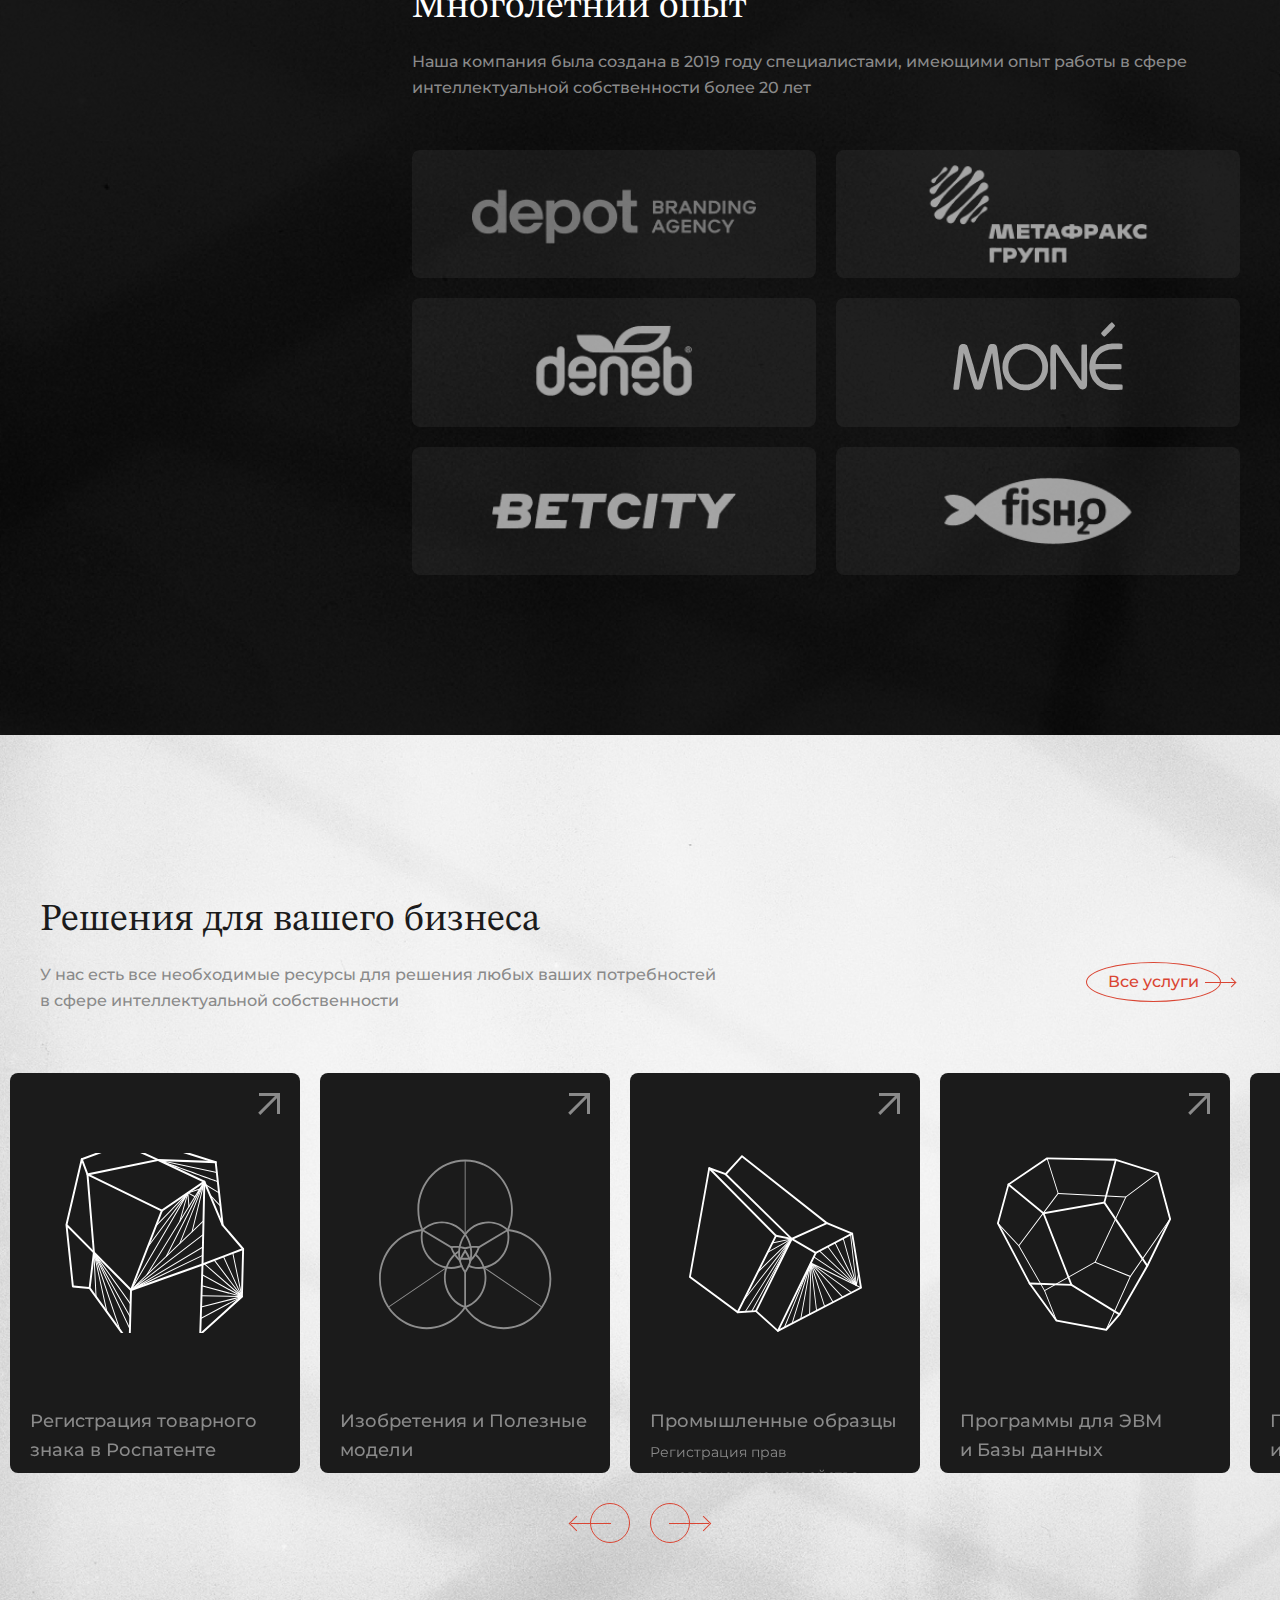
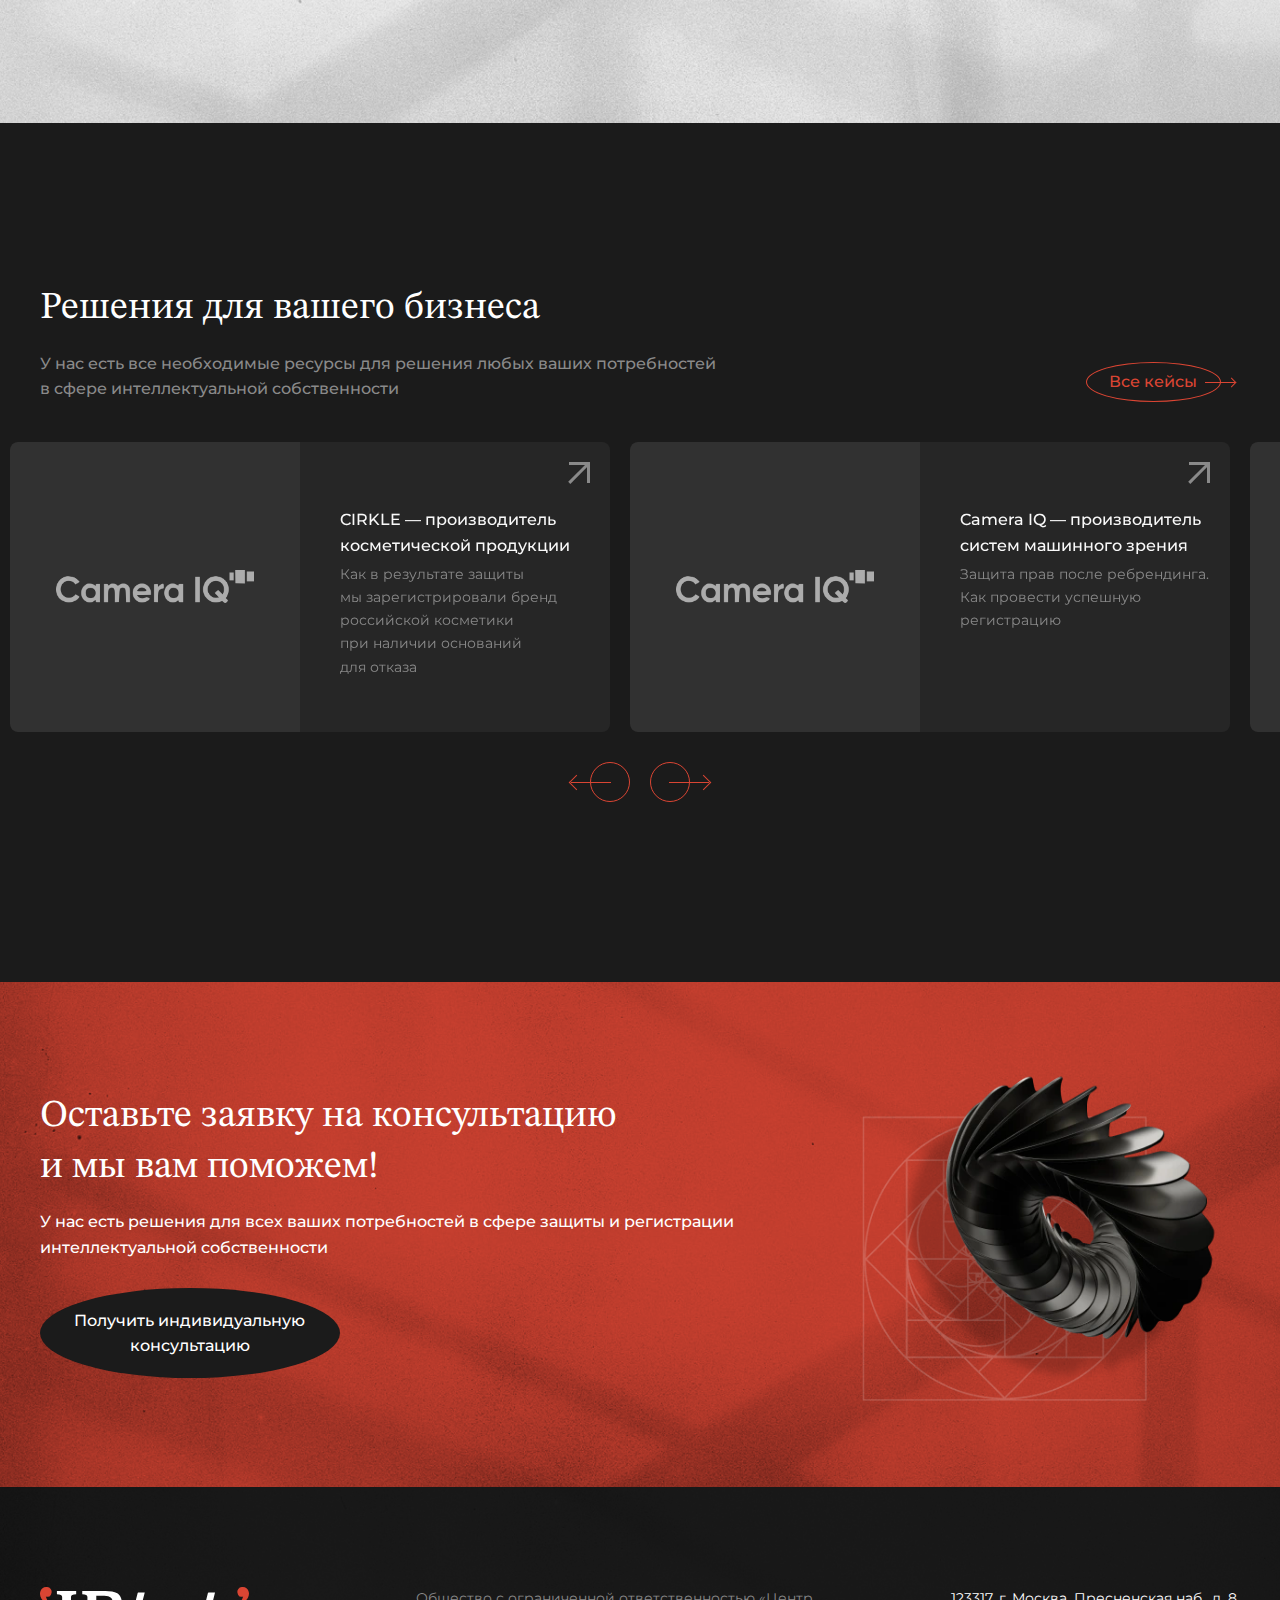
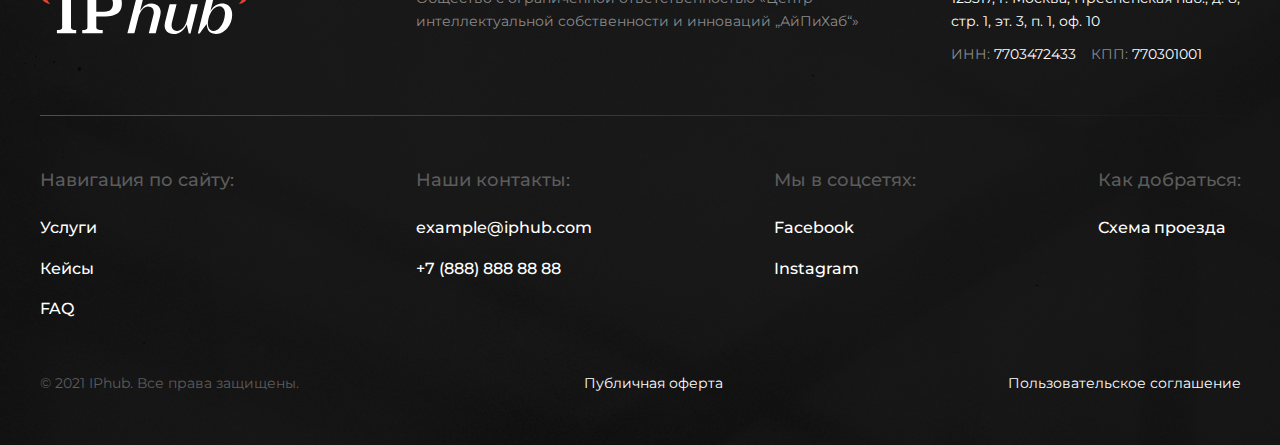
==== commit 6560cb77: "evening" ====
--- a/index.html
+++ b/index.html
@@ -5,8 +5,8 @@
     <meta charset="UTF-8">
     <meta http-equiv="X-UA-Compatible" content="IE=edge">
     <meta name="viewport" content="width=device-width, initial-scale=1.0">
-    <link rel="stylesheet" href="../css/style.css">
-    <link rel="stylesheet" href="../css/slick.css">
+    <link rel="stylesheet" href="./css/style.css">
+    <link rel="stylesheet" href="./css/slick.css">
     <title>HomePage</title>
 </head>
 
@@ -16,8 +16,8 @@
             <div class="container">
                 <div class="header__inner">
 
-                    <a href="#" class="header__logo">
-                        <img src="../img/header__logo.webp" alt="logo">
+                    <a href="index.html" class="header__logo">
+                        <img src="./img/header__logo.webp" alt="logo">
                     </a>
 
                     <div class="header__contacts">
@@ -148,38 +148,38 @@
                             <div class="advantages__list advantages__list_second">
                                 <div class="advantages__list-item">
                                     <div class="advantages__list-item-img">
-                                        <img src="../img/advantages__depot.webp" alt="depot">
+                                        <img src="./img/advantages__depot.webp" alt="depot">
                                     </div>
                                 </div>
 
                                 <div class="advantages__list-item">
                                     <div class="advantages__list-item-img">
-                                        <img src="../img/advantages__meta.webp" alt="metafracks">
+                                        <img src="./img/advantages__meta.webp" alt="metafracks">
                                     </div>
                                 </div>
 
                                 <div class="advantages__list-item">
                                     <div class="advantages__list-item-img">
-                                        <img src="../img/advantages__deneb.webp" alt="deneb">
+                                        <img src="./img/advantages__deneb.webp" alt="deneb">
                                     </div>
                                 </div>
 
                                 <div class="advantages__list-item">
                                     <div class="advantages__list-item-img">
-                                        <img src="../img/advantages__mone.svg" alt="mone">
+                                        <img src="./img/advantages__mone.svg" alt="mone">
                                     </div>
                                 </div>
 
                                 <div class="advantages__list-item">
                                     <div class="advantages__list-item-img">
-                                        <img src="../img/advantages__betcity (1).webp" alt="betcity">
+                                        <img src="./img/advantages__betcity.webp" alt="betcity">
                                     </div>
                                 </div>
 
 
                                 <div class="advantages__list-item">
                                     <div class="advantages__list-item-img">
-                                        <img src="../img/advantages__fish.webp" alt="fish">
+                                        <img src="./img/advantages__fish.webp" alt="fish">
                                     </div>
                                 </div>
                             </div>
@@ -214,7 +214,7 @@
 
                             <div class="services__slider-item">
                                 <div class="services__slider-item-img">
-                                    <img src="../img/services-registration.svg" alt="icon">
+                                    <img src="./img/services-registration.svg" alt="icon">
                                 </div>
 
                                 <div class="services__slider-item-info">
@@ -230,7 +230,7 @@
 
                             <div class="services__slider-item">
                                 <div class="services__slider-item-img">
-                                    <img src="../img/services-inventions.svg" alt="icon">
+                                    <img src="./img/services-inventions.svg" alt="icon">
                                 </div>
                                 <div class="services__slider-item-info">
                                     <div class="services__slider-item-article">
@@ -245,7 +245,7 @@
 
                             <div class="services__slider-item">
                                 <div class="services__slider-item-img">
-                                    <img src="../img/services-examples.svg" alt="icon">
+                                    <img src="./img/services-examples.svg" alt="icon">
                                 </div>
                                 <div class="services__slider-item-info">
                                     <div class="services__slider-item-article">
@@ -260,7 +260,7 @@
 
                             <div class="services__slider-item">
                                 <div class="services__slider-item-img">
-                                    <img src="../img/services-programms.svg" alt="icon">
+                                    <img src="./img/services-programms.svg" alt="icon">
                                 </div>
                                 <div class="services__slider-item-info">
                                     <div class="services__slider-item-article">
@@ -275,7 +275,7 @@
 
                             <div class="services__slider-item">
                                 <div class="services__slider-item-img">
-                                    <img src="../img/services-performance.svg" alt="icon">
+                                    <img src="./img/services-performance.svg" alt="icon">
                                 </div>
                                 <div class="services__slider-item-info">
                                     <div class="services__slider-item-article">
@@ -290,7 +290,7 @@
 
                             <div class="services__slider-item">
                                 <div class="services__slider-item-img">
-                                    <img src="../img/services-licenses.svg" alt="icon">
+                                    <img src="./img/services-licenses.svg" alt="icon">
                                 </div>
                                 <div class="services__slider-item-info">
                                     <div class="services__slider-item-article">
@@ -340,7 +340,7 @@
 
                             <div class="cases__slider-item">
                                 <div class="cases__slider-item-img">
-                                    <img src="../img/camera.webp" alt="camera">
+                                    <img src="./img/camera.webp" alt="camera">
                                 </div>
 
                                 <div class="cases__slider-item-content">
@@ -358,7 +358,7 @@
 
                             <div class="cases__slider-item">
                                 <div class="cases__slider-item-img">
-                                    <img src="../img/camera.webp" alt="">
+                                    <img src="./img/camera.webp" alt="camera">
                                 </div>
 
                                 <div class="cases__slider-item-content">
@@ -374,7 +374,7 @@
 
                             <div class="cases__slider-item">
                                 <div class="cases__slider-item-img">
-                                    <img src="../img/hands.webp" alt="icon">
+                                    <img src="./img/hands.webp" alt="icon">
                                 </div>
 
                                 <div class="cases__slider-item-content">
@@ -424,7 +424,9 @@
                 <div class="footer__inner">
                     <div class="footer__upper">
                         <div class="footer__logo">
-                            <img src="../img/footer__logo.svg" alt="logo" href="index.html">
+                            <a href="index.html">
+                                <img src="./img/footer__logo.svg" alt="logo" href="index.html">
+                            </a>
                         </div>
                         <div class="footer__upper-info">
                             <div class="footer__description">
@@ -479,10 +481,10 @@
                                 </div>
 
                                 <nav class="footer__social-nav">
-                                    <a class="footer__social-nav-link" href="" #>
+                                    <a class="footer__social-nav-link" href="#">
                                         example@iphub.com
                                     </a>
-                                    <a class="footer__social-nav-link" href="" #>
+                                    <a class="footer__social-nav-link" href="#">
                                         +7 (888) 888 88 88
                                     </a>
                                 </nav>
@@ -494,10 +496,10 @@
                                 </div>
 
                                 <nav class="footer__social-nav">
-                                    <a class="footer__social-nav-link" href="" #>
+                                    <a class="footer__social-nav-link" href="#">
                                         Facebook
                                     </a>
-                                    <a class="footer__social-nav-link" href="" #>
+                                    <a class="footer__social-nav-link" href="#">
                                         Instagram
                                     </a>
                                 </nav>
@@ -509,7 +511,7 @@
                                 </div>
 
                                 <nav class="footer__social-nav">
-                                    <a class="footer__social-nav-link" href="" #>
+                                    <a class="footer__social-nav-link" href="#">
                                         Схема проезда
                                     </a>
                                 </nav>
@@ -535,10 +537,10 @@
         </footer>
 
 
-        <script src="../js/jQuerry.js"></script>
-        <script src="../js/slick.min.js"></script>
-        <script src="../js/burger.js"></script>
-        <script src="../js/home.js"></script>
+        <script src="./js/jQuerry.js"></script>
+        <script src="./js/slick.min.js"></script>
+        <script src="./js/burger.js"></script>
+        <script src="./js/home.js"></script>
 
     </div>
 </body>
--- a/css/style.css
+++ b/css/style.css
@@ -18,7 +18,7 @@
 }
 
 .bg {
-  background-image: url(../img/main-bg.png);
+  background-image: url(../img/main-bg.webp);
   background-repeat: no-repeat;
   background-position: center;
   background-color: #1B1B1B;
@@ -35,7 +35,7 @@
   position: absolute;
   top: 0;
   left: 0;
-  background-image: url(../img/main-bg.png);
+  background-image: url(../img/main-bg.webp);
   background-color: #1B1B1B;
   background-size: cover;
   background-position: center;
@@ -55,7 +55,7 @@
   position: absolute;
   top: 0;
   left: 0;
-  background-image: url(../img/main-bg.png);
+  background-image: url(../img/main-bg.webp);
   background-color: #1B1B1B;
   background-size: cover;
   background-position: center;
@@ -253,6 +253,10 @@
   border-top: 1px solid #DA4533;
   border-right: 1px solid #DA4533;
   transform: rotate(45deg);
+}
+
+.slick-arrow.slick-hidden {
+  display: block !important;
 }
 
 .header::after {
@@ -475,7 +479,7 @@
   height: 100%;
   top: 180px;
   right: 0;
-  background: url(..//img/main.svg);
+  background: url(../img/main.webp);
   background-repeat: no-repeat;
   background-size: contain;
   background-position: center;
@@ -617,7 +621,7 @@
   height: 100%;
   top: 0;
   left: 0;
-  background: url(../img/advantages.png) center no-repeat;
+  background: url(../img/advantages.webp) center no-repeat;
   background-size: contain;
 }
 .advantages__item {
@@ -940,6 +944,11 @@
     top: 650px;
   }
 }
+@media (max-width: 360px) {
+  .services__about .btn-small {
+    top: 700px;
+  }
+}
 .cases {
   background-color: #1B1B1B;
   position: relative;
@@ -1097,12 +1106,12 @@
 }
 @media (max-width: 480px) {
   .cases__btn {
-    top: 600px;
+    top: 610px;
   }
 }
 @media (max-width: 360px) {
   .cases__btn {
-    top: 620px;
+    top: 660px;
   }
 }
 .banner {
@@ -1128,7 +1137,7 @@
   max-height: 400px;
   width: 100%;
   height: 100%;
-  background: url(../img/banner.svg) center no-repeat;
+  background: url(../img/banner.webp) center no-repeat;
   background-position: center;
   background-repeat: no-repeat;
   background-size: contain;
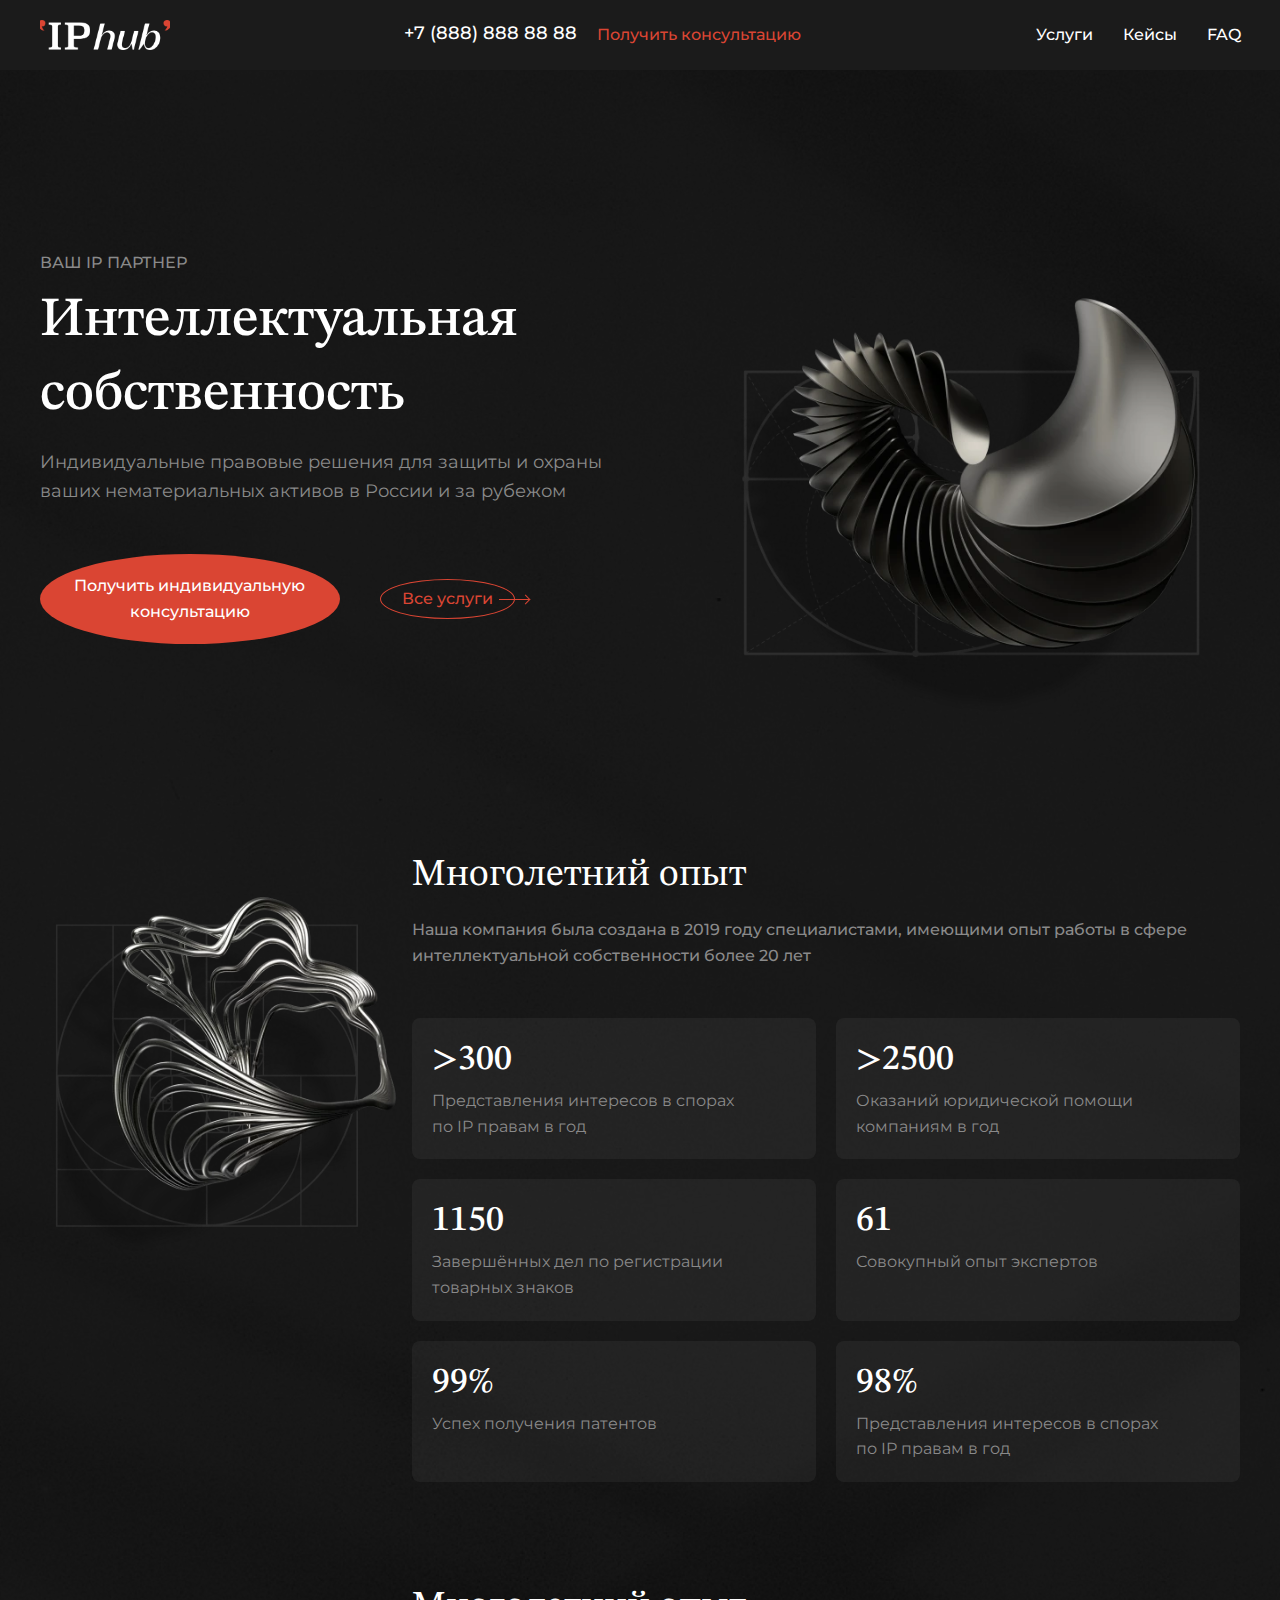
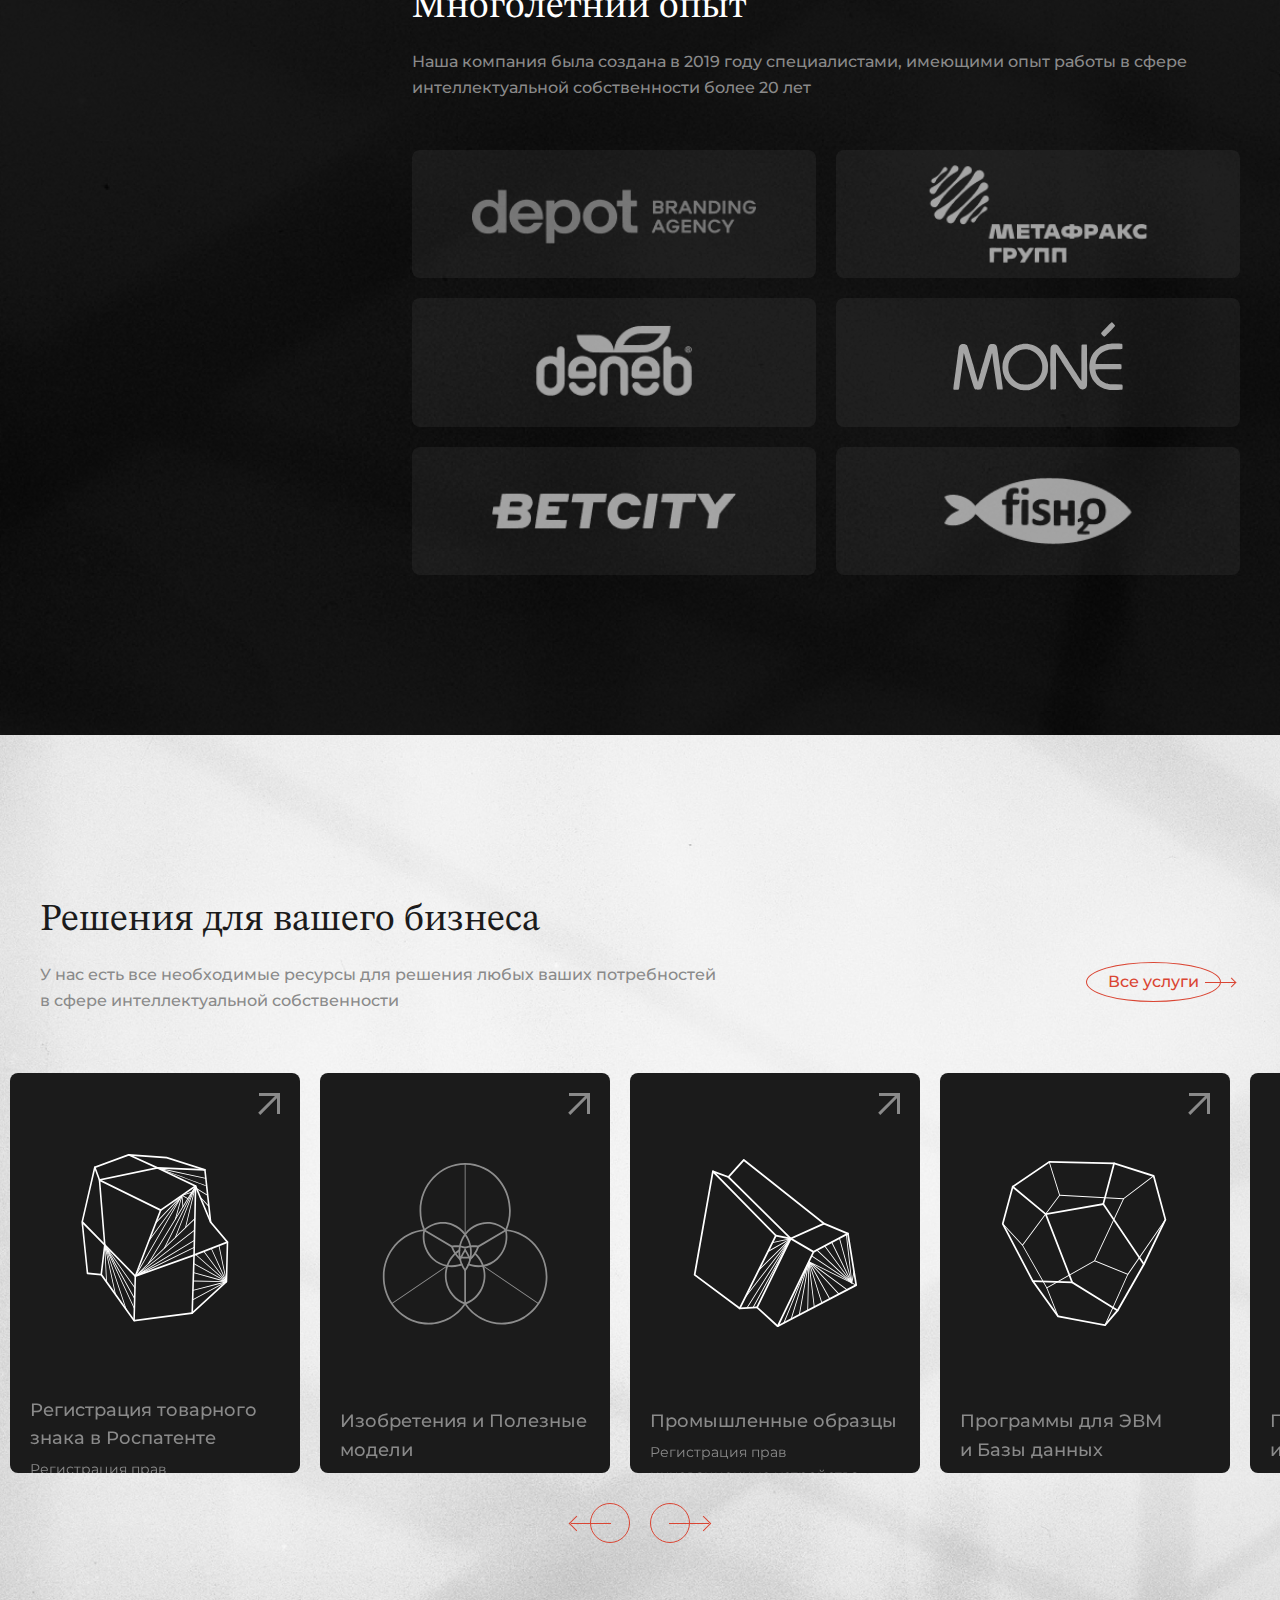
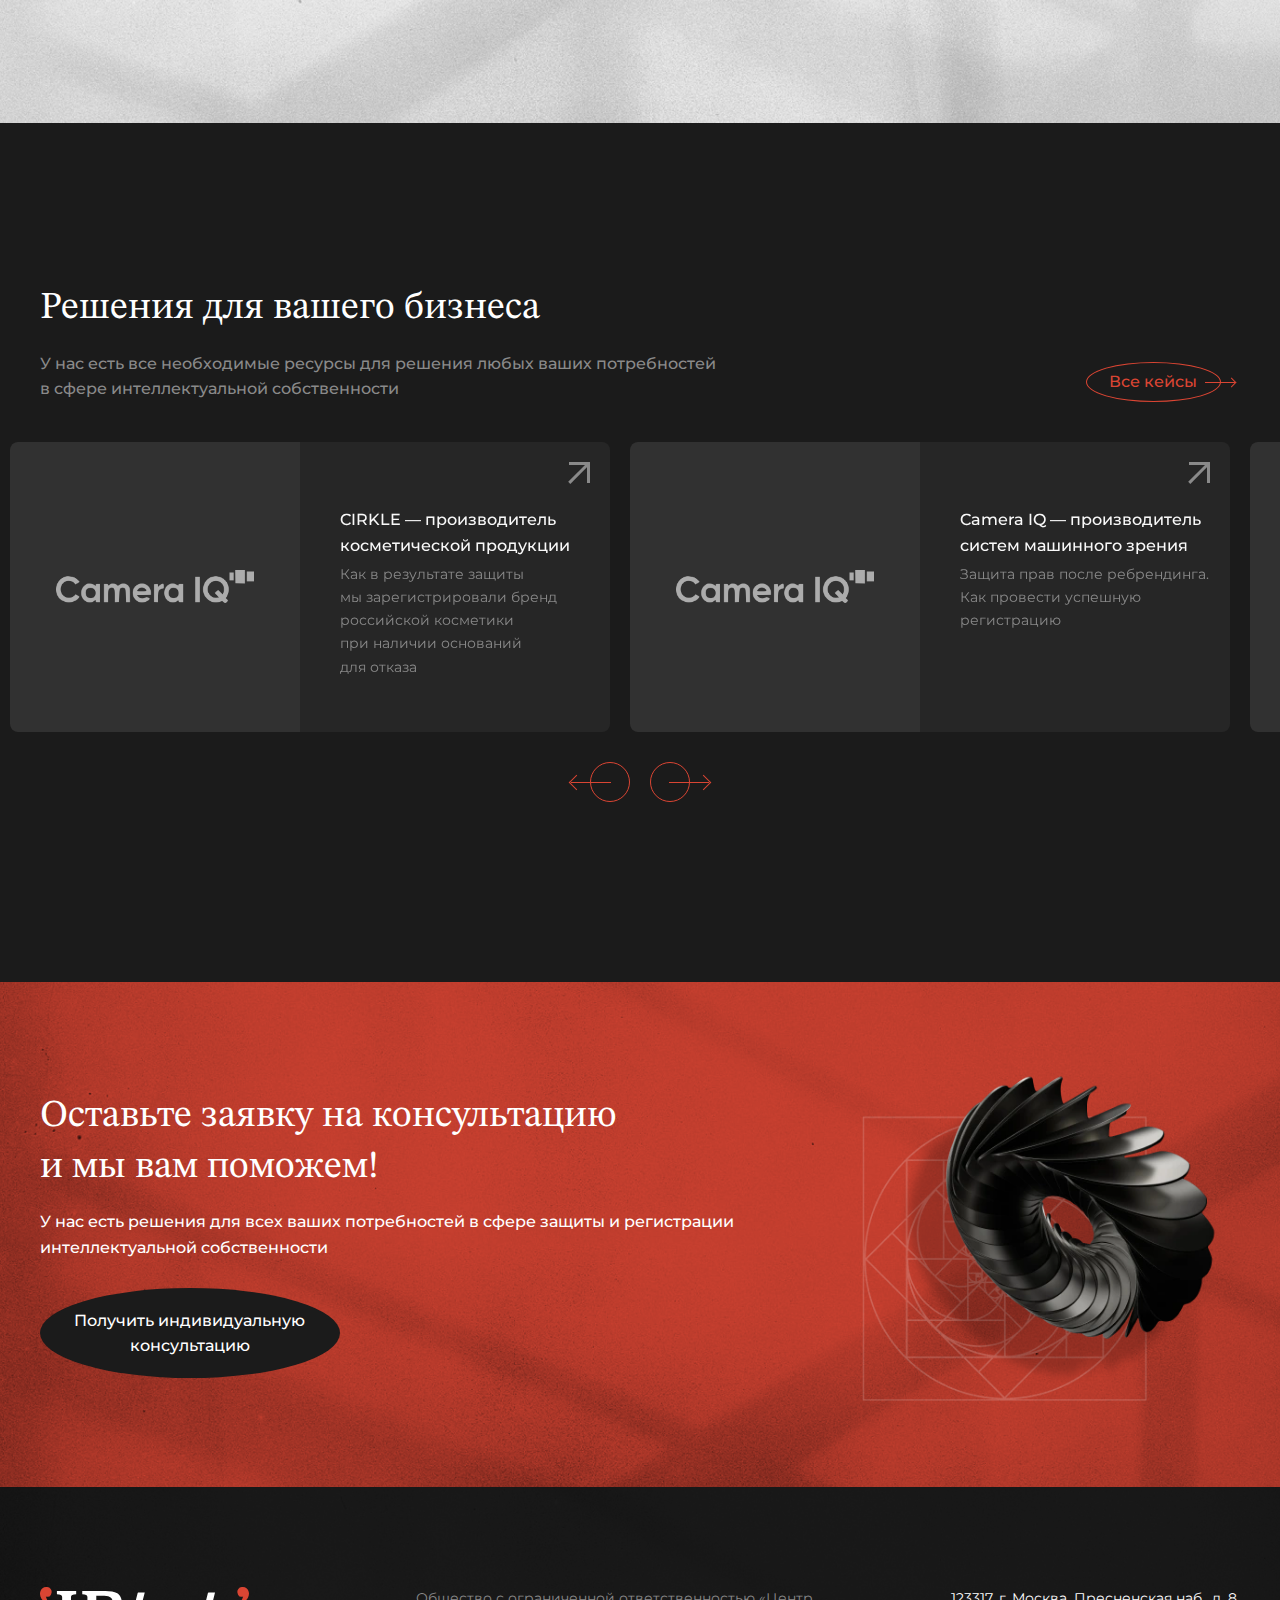
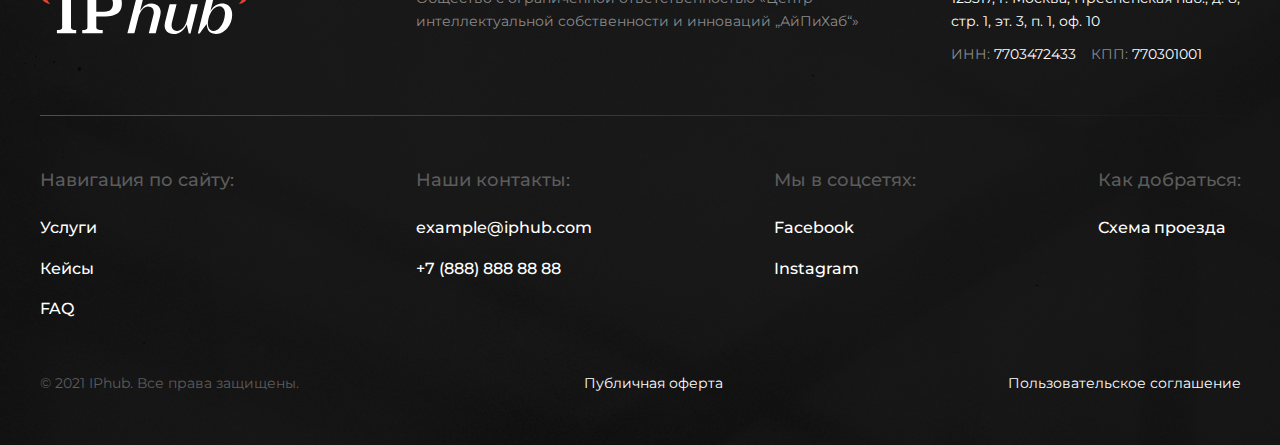
==== commit 4a063573: "finish" ====
--- a/index.html
+++ b/index.html
@@ -16,12 +16,12 @@
             <div class="container">
                 <div class="header__inner">
 
-                    <a href="index.html" class="header__logo">
+                    <a href="#" class="header__logo">
                         <img src="./img/header__logo.webp" alt="logo">
                     </a>
 
                     <div class="header__contacts">
-                        <a href="tel:+78888888888" class="header__contacts-tel">+7 (888) 888 88 88</a>
+                        <a href="404.html" class="header__contacts-tel">+7 (888) 888 88 88</a>
                         <a href="404.html" class="header__contacts-link">Получить консультацию</a>
                     </div>
 
@@ -211,96 +211,107 @@
 
                     <div class="services__slider-wrap">
                         <div class="services__slider">
+                            <a href="service.html">
+                                <div class="services__slider-item">
+                                    <div class="services__slider-item-img">
+                                        <img src="./img/services-registration.svg" alt="icon">
+                                    </div>
+
+                                    <div class="services__slider-item-info">
+                                        <div class="services__slider-item-article">
+                                            Регистрация товарного знака в Роспатенте
+                                        </div>
+
+                                        <div class="services__slider-item-description">
+                                            Регистрация прав инновационные устройства, способы или технологии
+                                        </div>
+                                    </div>
+                                </div>
+                            </a>
 
                             <div class="services__slider-item">
-                                <div class="services__slider-item-img">
-                                    <img src="./img/services-registration.svg" alt="icon">
-                                </div>
-
-                                <div class="services__slider-item-info">
-                                    <div class="services__slider-item-article">
-                                        Регистрация товарного знака в Роспатенте
-                                    </div>
-
-                                    <div class="services__slider-item-description">
-                                        Регистрация прав инновационные устройства, способы или технологии
-                                    </div>
-                                </div>
+                                <a href="service.html">
+                                    <div class="services__slider-item-img">
+                                        <img src="./img/services-inventions.svg" alt="icon">
+                                    </div>
+                                    <div class="services__slider-item-info">
+                                        <div class="services__slider-item-article">
+                                            Изобретения и Полезные модели
+                                        </div>
+
+                                        <div class="services__slider-item-description">
+                                            Регистрация прав инновационные устройства, способы или технологии
+                                        </div>
+                                    </div>
+                                </a>
                             </div>
 
                             <div class="services__slider-item">
-                                <div class="services__slider-item-img">
-                                    <img src="./img/services-inventions.svg" alt="icon">
-                                </div>
-                                <div class="services__slider-item-info">
-                                    <div class="services__slider-item-article">
-                                        Изобретения и Полезные модели
-                                    </div>
-
-                                    <div class="services__slider-item-description">
-                                        Регистрация прав инновационные устройства, способы или технологии
-                                    </div>
-                                </div>
+                                <a href="service.html">
+                                    <div class="services__slider-item-img">
+                                        <img src="./img/services-examples.svg" alt="icon">
+                                    </div>
+                                    <div class="services__slider-item-info">
+                                        <div class="services__slider-item-article">
+                                            Промышленные образцы
+                                        </div>
+
+                                        <div class="services__slider-item-description">
+                                            Регистрация прав инновационные устройства, способы или технологии
+                                        </div>
+                                    </div>
+                                </a>
                             </div>
 
                             <div class="services__slider-item">
-                                <div class="services__slider-item-img">
-                                    <img src="./img/services-examples.svg" alt="icon">
-                                </div>
-                                <div class="services__slider-item-info">
-                                    <div class="services__slider-item-article">
-                                        Промышленные образцы
-                                    </div>
-
-                                    <div class="services__slider-item-description">
-                                        Регистрация прав инновационные устройства, способы или технологии
-                                    </div>
-                                </div>
+                                <a href="service.html">
+                                    <div class="services__slider-item-img">
+                                        <img src="./img/services-programms.svg" alt="icon">
+                                    </div>
+                                    <div class="services__slider-item-info">
+                                        <div class="services__slider-item-article">
+                                            Программы для ЭВМ и Базы данных
+                                        </div>
+
+                                        <div class="services__slider-item-description">
+                                            Регистрация прав инновационные устройства, способы или технологии
+                                        </div>
+                                    </div>
+                                </a>
                             </div>
 
                             <div class="services__slider-item">
-                                <div class="services__slider-item-img">
-                                    <img src="./img/services-programms.svg" alt="icon">
-                                </div>
-                                <div class="services__slider-item-info">
-                                    <div class="services__slider-item-article">
-                                        Программы для ЭВМ и Базы данных
-                                    </div>
-
-                                    <div class="services__slider-item-description">
-                                        Регистрация прав инновационные устройства, способы или технологии
-                                    </div>
-                                </div>
+                                <a href="services.html">
+                                    <div class="services__slider-item-img">
+                                        <img src="./img/services-performance.svg" alt="icon">
+                                    </div>
+                                    <div class="services__slider-item-info">
+                                        <div class="services__slider-item-article">
+                                            Представление интересов, суды
+                                        </div>
+
+                                        <div class="services__slider-item-description">
+                                            Регистрация прав инновационные устройства, способы или технологии
+                                        </div>
+                                    </div>
+                                </a>
                             </div>
 
                             <div class="services__slider-item">
-                                <div class="services__slider-item-img">
-                                    <img src="./img/services-performance.svg" alt="icon">
-                                </div>
-                                <div class="services__slider-item-info">
-                                    <div class="services__slider-item-article">
-                                        Представление интересов, суды
-                                    </div>
-
-                                    <div class="services__slider-item-description">
-                                        Регистрация прав инновационные устройства, способы или технологии
-                                    </div>
-                                </div>
-                            </div>
-
-                            <div class="services__slider-item">
-                                <div class="services__slider-item-img">
-                                    <img src="./img/services-licenses.svg" alt="icon">
-                                </div>
-                                <div class="services__slider-item-info">
-                                    <div class="services__slider-item-article">
-                                        Лицензии, франчайзинг и отчуждение праве
-                                    </div>
-
-                                    <div class="services__slider-item-description">
-                                        Регистрация прав инновационные устройства, способы или технологии
-                                    </div>
-                                </div>
+                                <a href="services.html">
+                                    <div class="services__slider-item-img">
+                                        <img src="./img/services-licenses.svg" alt="icon">
+                                    </div>
+                                    <div class="services__slider-item-info">
+                                        <div class="services__slider-item-article">
+                                            Лицензии, франчайзинг и отчуждение праве
+                                        </div>
+
+                                        <div class="services__slider-item-description">
+                                            Регистрация прав инновационные устройства, способы или технологии
+                                        </div>
+                                    </div>
+                                </a>
                             </div>
 
 
@@ -339,54 +350,60 @@
                         <div class="cases__slider">
 
                             <div class="cases__slider-item">
-                                <div class="cases__slider-item-img">
-                                    <img src="./img/camera.webp" alt="camera">
-                                </div>
-
-                                <div class="cases__slider-item-content">
-                                    <h3 class="cases__slider-item-article">
-                                        CIRKLE — производитель косметической продукции
-                                    </h3>
-
-                                    <div class="cases__slider-item-description">
-                                        Как в результате защиты мы зарегистрировали бренд российской косметики
-                                        при наличии
-                                        оснований для отказа
-                                    </div>
-                                </div>
+                                <a href="404.html">
+                                    <div class="cases__slider-item-img">
+                                        <img src="./img/camera.webp" alt="camera">
+                                    </div>
+
+                                    <div class="cases__slider-item-content">
+                                        <h3 class="cases__slider-item-article">
+                                            CIRKLE — производитель косметической продукции
+                                        </h3>
+
+                                        <div class="cases__slider-item-description">
+                                            Как в результате защиты мы зарегистрировали бренд российской косметики
+                                            при наличии
+                                            оснований для отказа
+                                        </div>
+                                    </div>
+                                </a>
                             </div>
 
                             <div class="cases__slider-item">
-                                <div class="cases__slider-item-img">
-                                    <img src="./img/camera.webp" alt="camera">
-                                </div>
-
-                                <div class="cases__slider-item-content">
-                                    <h3 class="cases__slider-item-article">
-                                        Camera IQ — производитель систем машинного зрения
-                                    </h3>
-
-                                    <div class="cases__slider-item-description">
-                                        Защита прав после ребрендинга. Как провести успешную регистрацию
-                                    </div>
-                                </div>
+                                <a href="404.html">
+                                    <div class="cases__slider-item-img">
+                                        <img src="./img/camera.webp" alt="camera">
+                                    </div>
+
+                                    <div class="cases__slider-item-content">
+                                        <h3 class="cases__slider-item-article">
+                                            Camera IQ — производитель систем машинного зрения
+                                        </h3>
+
+                                        <div class="cases__slider-item-description">
+                                            Защита прав после ребрендинга. Как провести успешную регистрацию
+                                        </div>
+                                    </div>
+                                </a>
                             </div>
 
                             <div class="cases__slider-item">
-                                <div class="cases__slider-item-img">
-                                    <img src="./img/hands.webp" alt="icon">
-                                </div>
-
-                                <div class="cases__slider-item-content">
-                                    <h3 class="cases__slider-item-article">
-                                        HANDS — производитель строительных материалов
-                                    </h3>
-
-                                    <div class="cases__slider-item-description">
-                                        Предварительный отказ — не приговор! Как мы защищали монополию российского
-                                        производителя строительных материалов.
-                                    </div>
-                                </div>
+                                <a href="404.html">
+                                    <div class="cases__slider-item-img">
+                                        <img src="./img/hands.webp" alt="icon">
+                                    </div>
+
+                                    <div class="cases__slider-item-content">
+                                        <h3 class="cases__slider-item-article">
+                                            HANDS — производитель строительных материалов
+                                        </h3>
+
+                                        <div class="cases__slider-item-description">
+                                            Предварительный отказ — не приговор! Как мы защищали монополию российского
+                                            производителя строительных материалов.
+                                        </div>
+                                    </div>
+                                </a>
                             </div>
                         </div>
                     </div>
@@ -423,11 +440,11 @@
             <div class="container">
                 <div class="footer__inner">
                     <div class="footer__upper">
+
                         <div class="footer__logo">
-                            <a href="index.html">
-                                <img src="./img/footer__logo.svg" alt="logo" href="index.html">
-                            </a>
-                        </div>
+                                <img src="./img/footer__logo.svg" alt="logo">
+                        </div>
+
                         <div class="footer__upper-info">
                             <div class="footer__description">
                                 Общество с ограниченной
@@ -481,10 +498,10 @@
                                 </div>
 
                                 <nav class="footer__social-nav">
-                                    <a class="footer__social-nav-link" href="#">
+                                    <a class="footer__social-nav-link" href="404.html">
                                         example@iphub.com
                                     </a>
-                                    <a class="footer__social-nav-link" href="#">
+                                    <a class="footer__social-nav-link" href="404.html">
                                         +7 (888) 888 88 88
                                     </a>
                                 </nav>
@@ -496,10 +513,10 @@
                                 </div>
 
                                 <nav class="footer__social-nav">
-                                    <a class="footer__social-nav-link" href="#">
+                                    <a class="footer__social-nav-link" href="404.html">
                                         Facebook
                                     </a>
-                                    <a class="footer__social-nav-link" href="#">
+                                    <a class="footer__social-nav-link" href="404.html">
                                         Instagram
                                     </a>
                                 </nav>
--- a/css/style.css
+++ b/css/style.css
@@ -195,6 +195,12 @@
   transform: translateX(10px);
 }
 
+@media (max-width: 480px) {
+  .btn,
+.btn-small {
+    font-size: 14px;
+  }
+}
 .arrow-next, .arrow-prev {
   cursor: pointer;
   position: absolute;
@@ -850,8 +856,8 @@
 .services__slider-item-img img {
   width: 100%;
   height: 100%;
-  -o-object-fit: cover;
-     object-fit: cover;
+  -o-object-fit: contain;
+     object-fit: contain;
 }
 .services__slider-item::after {
   content: "";
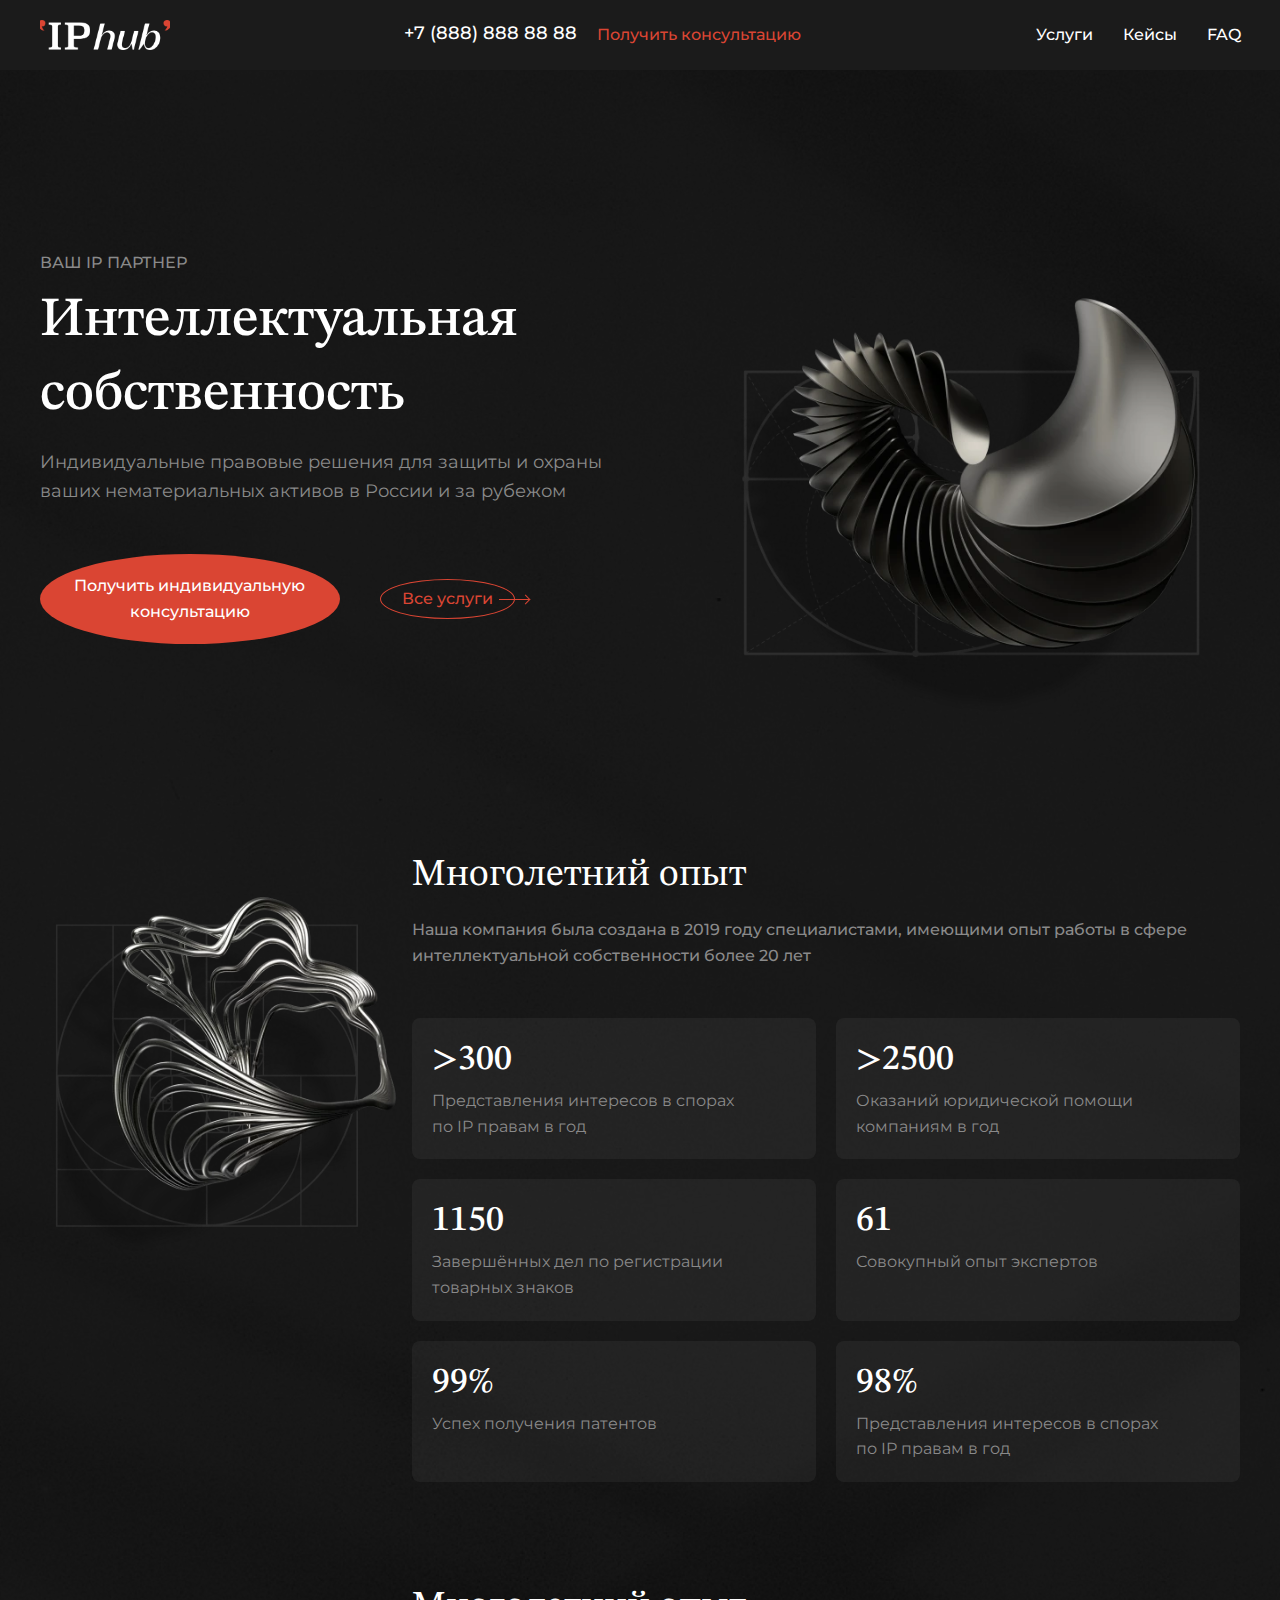
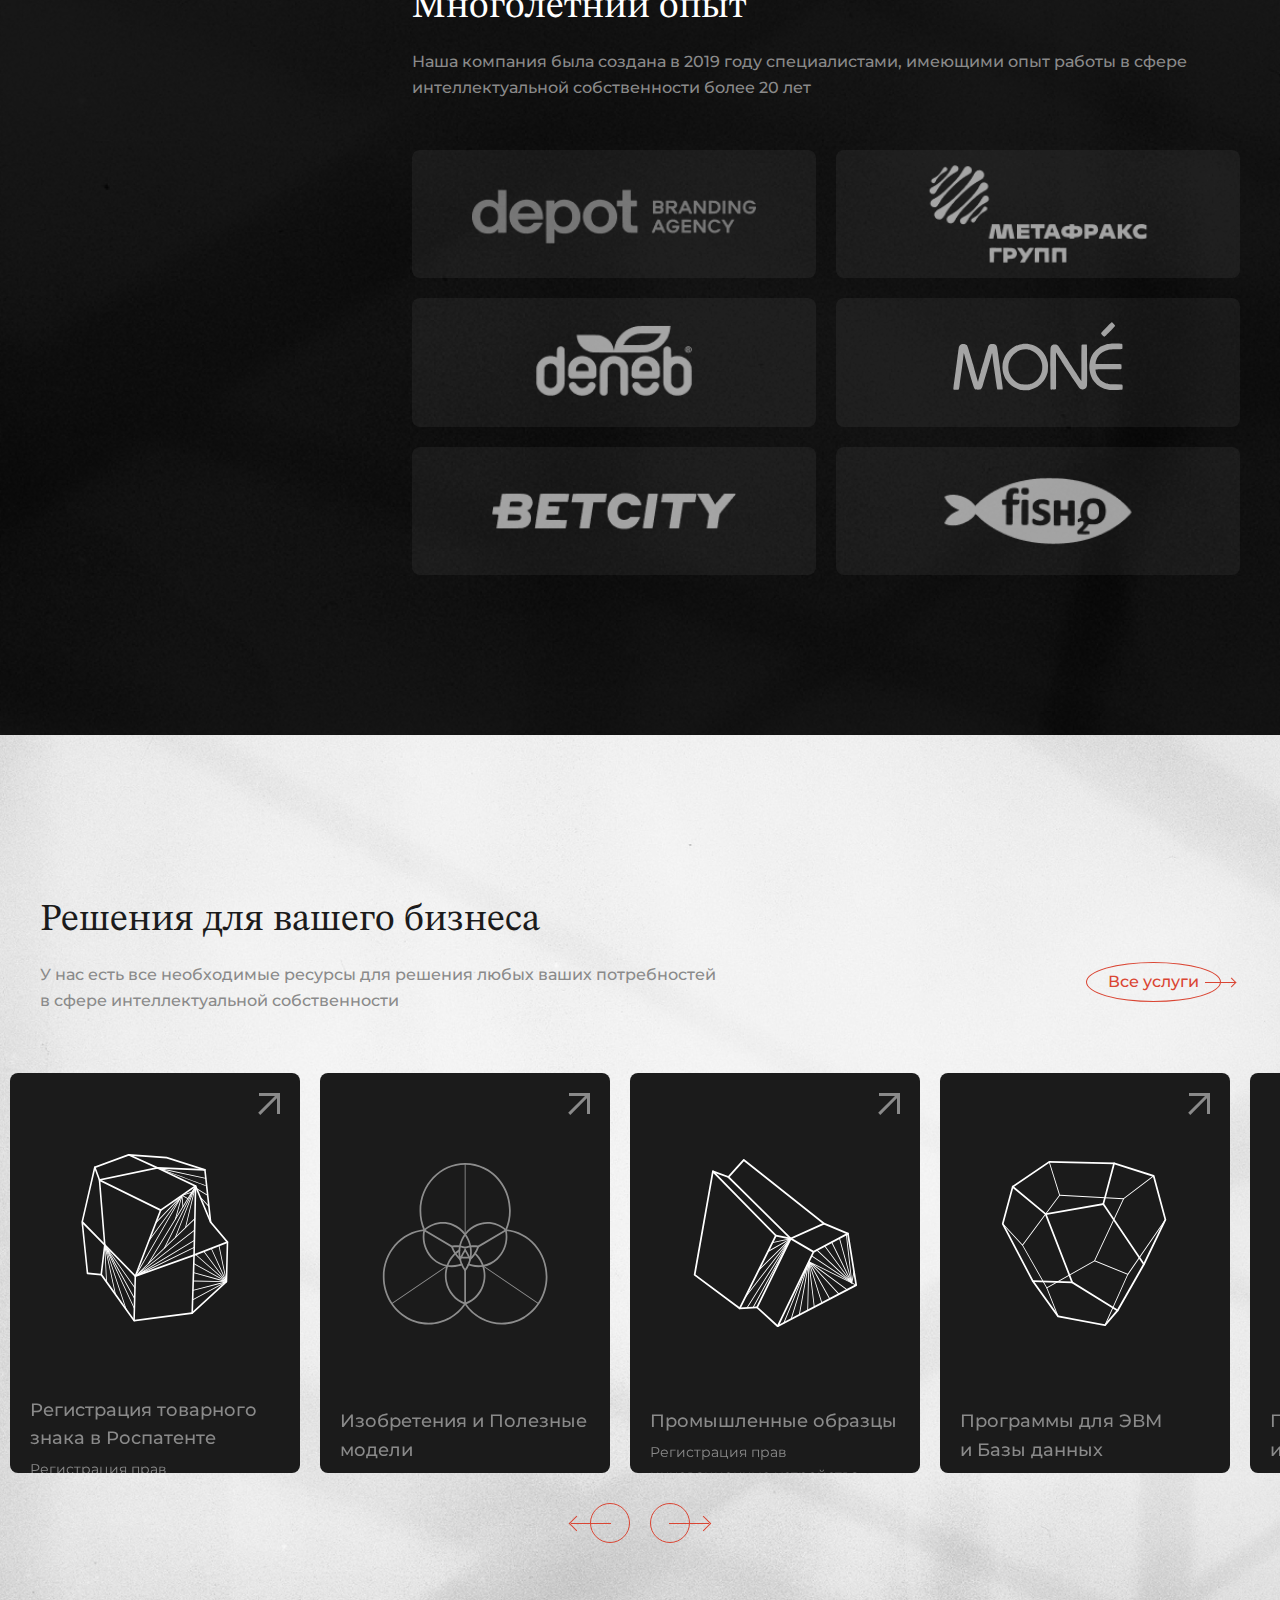
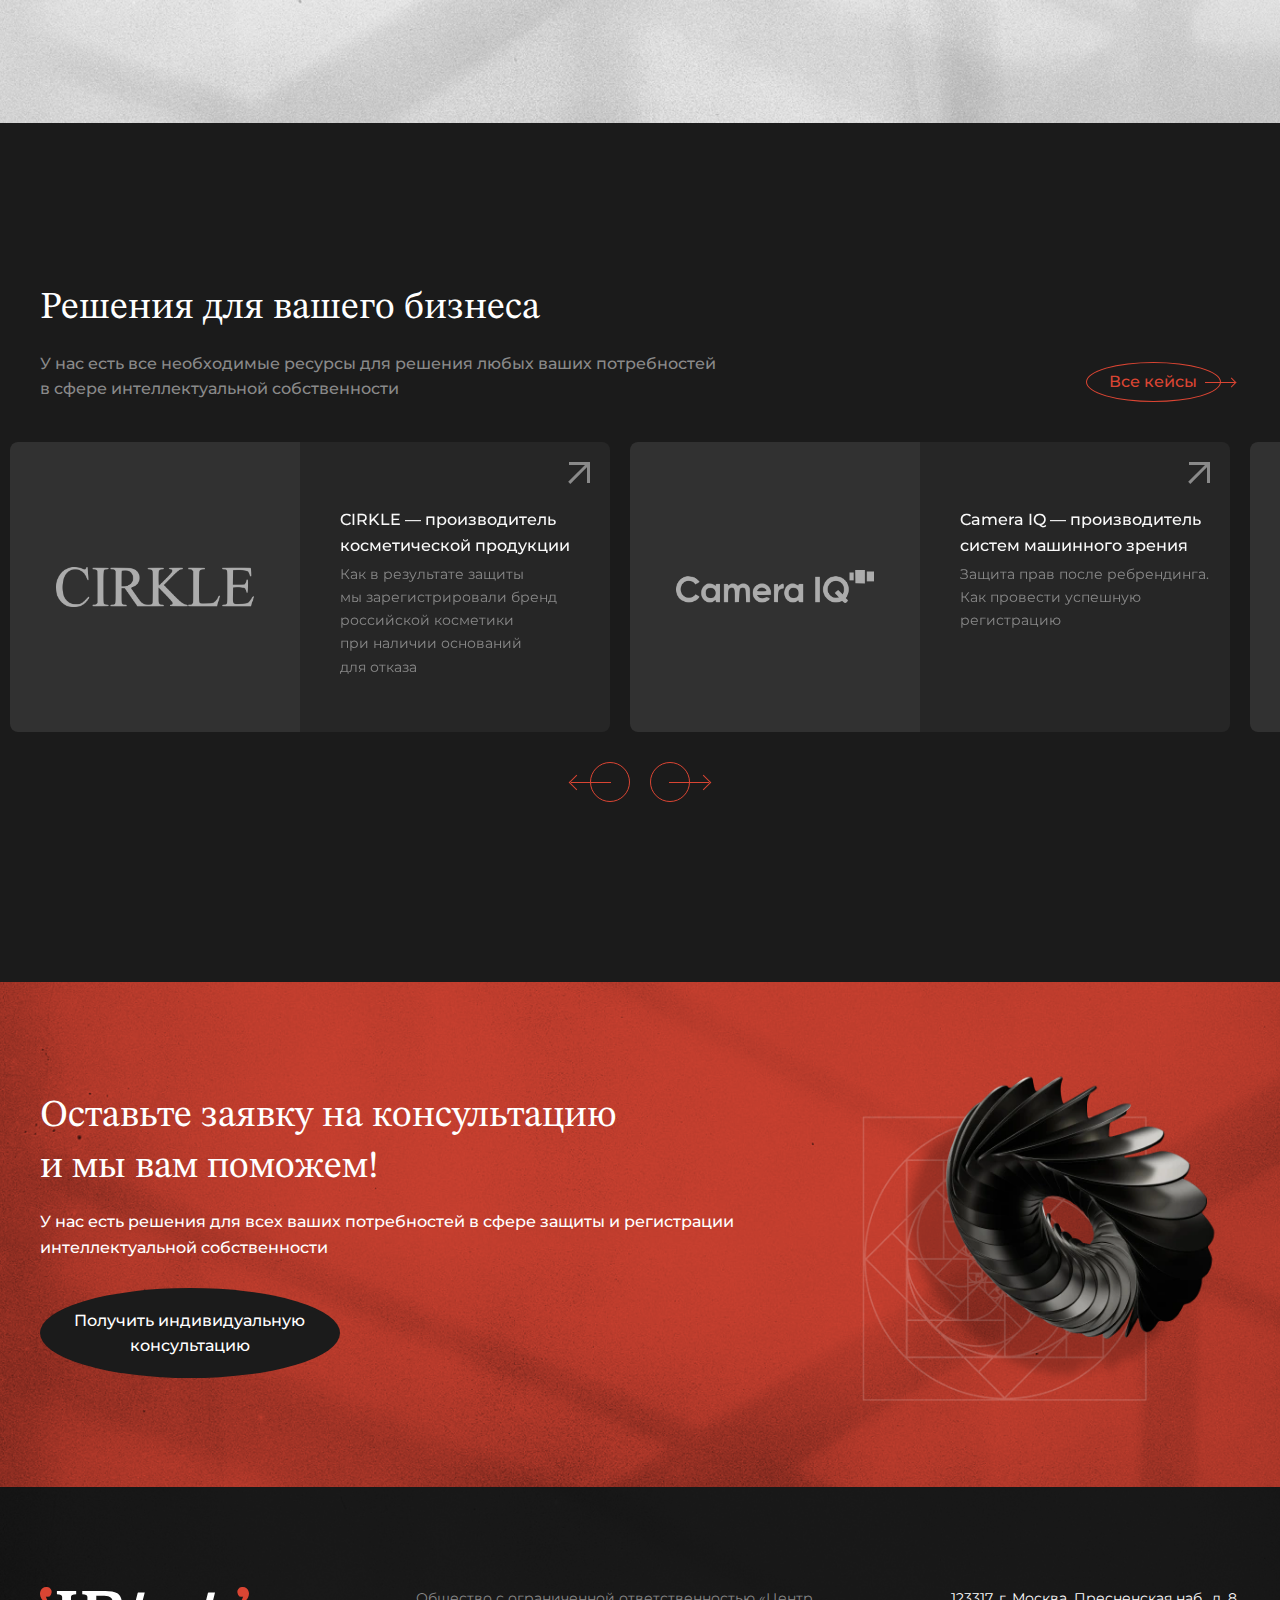
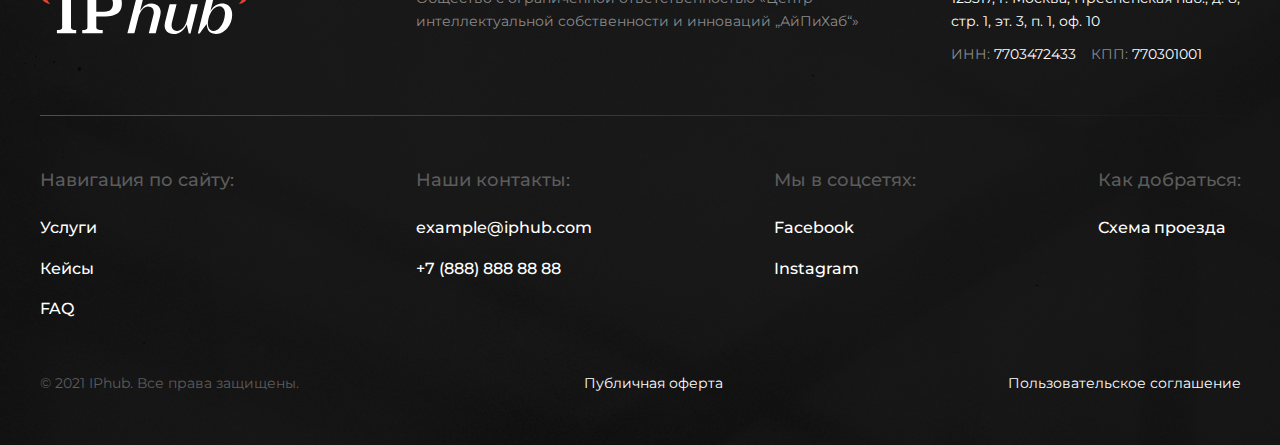
==== commit de2040aa: "finish" ====
--- a/index.html
+++ b/index.html
@@ -352,7 +352,7 @@
                             <div class="cases__slider-item">
                                 <a href="404.html">
                                     <div class="cases__slider-item-img">
-                                        <img src="./img/camera.webp" alt="camera">
+                                        <img src="./img/cases__circle.webp" alt="camera">
                                     </div>
 
                                     <div class="cases__slider-item-content">
@@ -431,7 +431,7 @@
                         собственности
                     </h3>
 
-                    <div class="banner__btn btn">Получить индивидуальную консультацию</div>
+                    <a href="404.html"><div class="banner__btn btn">Получить индивидуальную консультацию</div></a>
                 </div>
             </div>
         </section>
@@ -528,7 +528,7 @@
                                 </div>
 
                                 <nav class="footer__social-nav">
-                                    <a class="footer__social-nav-link" href="#">
+                                    <a class="footer__social-nav-link" href="404.html">
                                         Схема проезда
                                     </a>
                                 </nav>
@@ -540,11 +540,11 @@
                                 © 2021 IPhub. Все права защищены.
                             </div>
 
-                            <a class="footer__copyright-offer" href="#">
+                            <a class="footer__copyright-offer" href="404.html">
                                 Публичная оферта
                             </a>
 
-                            <a href="#" class="footer__copyright-terms">
+                            <a href="404.html" class="footer__copyright-terms">
                                 Пользовательское соглашение
                             </a>
                         </div>
